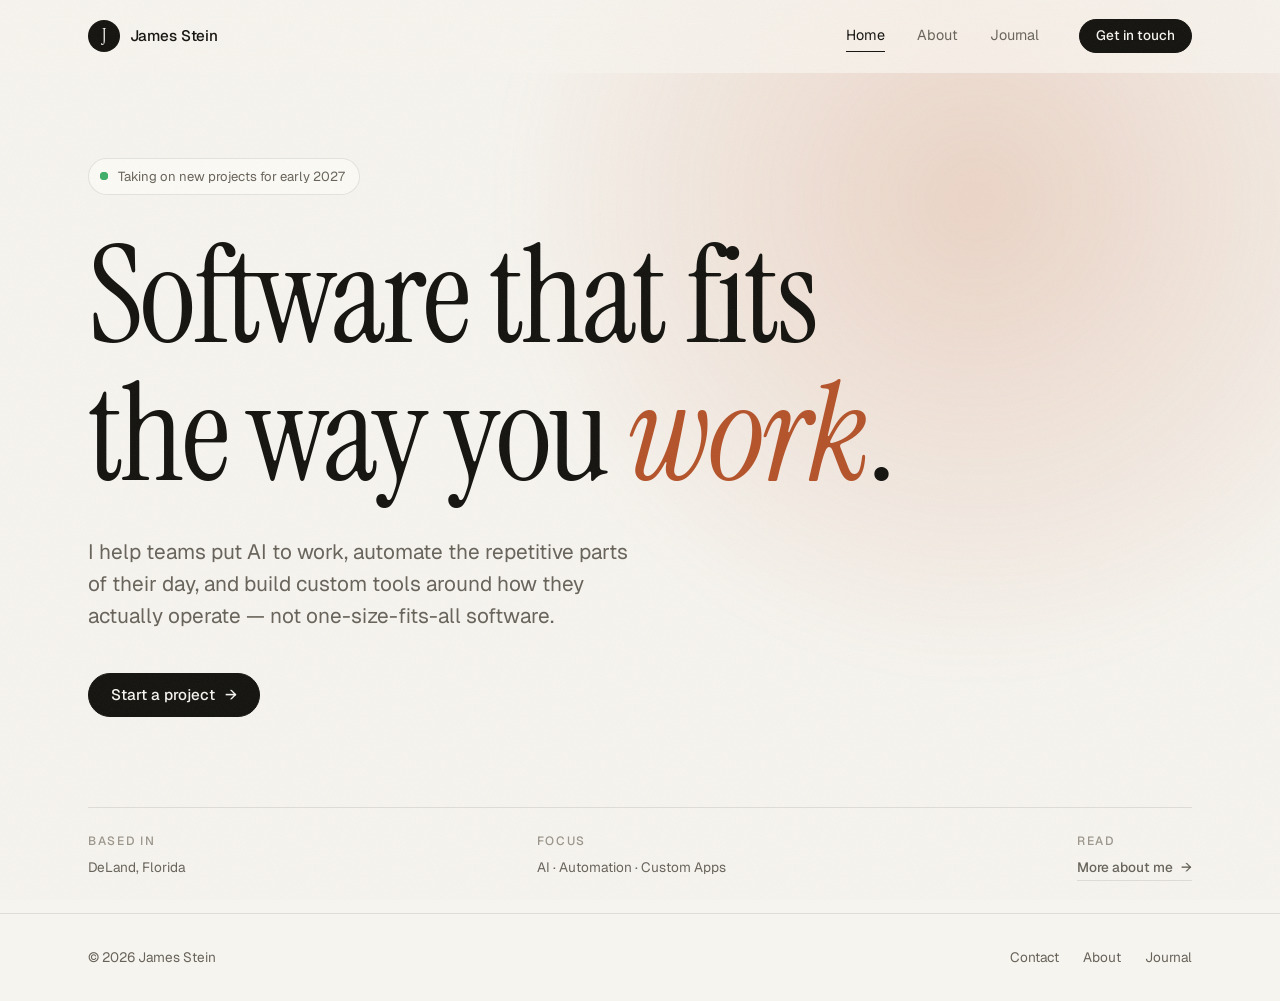
==== index.html @ c3558c72 "Initial site" ====
<!doctype html>
<html lang="en">
<head>
  <meta charset="utf-8">
  <meta name="viewport" content="width=device-width, initial-scale=1">
  <title>James Stein — AI integrations, automation &amp; custom software</title>
  <meta name="description" content="James Stein helps businesses put AI to work, automate repetitive workflows, and build custom applications designed around how they operate.">
  <meta name="theme-color" content="#f6f4ef" media="(prefers-color-scheme: light)">
  <meta name="theme-color" content="#0d0d0b" media="(prefers-color-scheme: dark)">
  <link rel="icon" href="data:image/svg+xml,%3Csvg xmlns='http://www.w3.org/2000/svg' viewBox='0 0 64 64'%3E%3Ccircle cx='32' cy='32' r='32' fill='%2314130f'/%3E%3Ctext x='32' y='44' font-family='Georgia,serif' font-size='34' fill='%23f6f4ef' text-anchor='middle'%3EJ%3C/text%3E%3C/svg%3E">
  <link rel="preconnect" href="https://fonts.googleapis.com">
  <link rel="preconnect" href="https://fonts.gstatic.com" crossorigin>
  <link href="https://fonts.googleapis.com/css2?family=Geist:wght@400;500&family=Instrument+Serif:ital@0;1&display=swap" rel="stylesheet">
  <link rel="stylesheet" href="css/style.css">
</head>
<body>
  <a class="skip" href="#main">Skip to content</a>

  <header class="site-header">
    <div class="container">
      <a class="brand" href="index.html"><span class="brand-mark">J</span>James Stein</a>
      <nav class="nav" aria-label="Main">
        <a href="index.html" aria-current="page">Home</a>
        <a href="about.html">About</a>
        <a href="blog.html">Journal</a>
        <a class="button small" href="contact.html" data-contact>Get in touch</a>
      </nav>
    </div>
  </header>

  <main id="main" class="hero container">
    <p class="status reveal" style="--i:0"><span class="status-dot" aria-hidden="true"></span>Taking on new projects for early 2027</p>

    <h1 class="reveal" style="--i:1">Software that fits the way you <em>work</em>.</h1>

    <p class="tagline reveal" style="--i:2">I help teams put AI to work, automate the repetitive parts of their day, and build custom tools around how they actually operate&nbsp;&mdash; not one-size-fits-all software.</p>

    <div class="actions reveal" style="--i:3">
      <a class="button" href="contact.html" data-contact>Start a project <span class="arrow" aria-hidden="true">&rarr;</span></a>
    </div>

    <div class="hero-meta reveal" style="--i:4">
      <div><span class="eyebrow">Based in</span><span>DeLand, Florida</span></div>
      <div><span class="eyebrow">Focus</span><span>AI &middot; Automation &middot; Custom Apps</span></div>
      <div><span class="eyebrow">Read</span><a class="link-arrow" href="about.html">More about me <span class="arrow" aria-hidden="true">&rarr;</span></a></div>
    </div>
  </main>

  <footer class="site-footer">
    <div class="container">
      <span>&copy; <span data-year>2026</span> James Stein</span>
      <div class="footer-links">
        <a href="contact.html" data-contact>Contact</a>
        <a href="about.html">About</a>
        <a href="blog.html">Journal</a>
      </div>
    </div>
  </footer>
  <script src="js/site.js"></script>
</body>
</html>
---- css/style.css ----
/* =========================================================
   Theme tokens
   ========================================================= */
:root {
  --bg: #f6f4ef;
  --bg-elev: #fffdf9;
  --text: #14130f;
  --muted: #67635a;
  --faint: #9a958a;
  --border: rgba(20, 19, 15, 0.1);
  --accent: #b4532a;
  --glow: rgba(196, 98, 52, 0.22);
  --btn-bg: #14130f;
  --btn-text: #f6f4ef;

  --wide: 74rem;
  --narrow: 42rem;
  --gutter: clamp(1rem, 4vw, 2.5rem);

  --font-display: "Instrument Serif", "Iowan Old Style", Georgia, serif;
  --font-sans: "Geist", "Inter", system-ui, -apple-system, "Segoe UI", sans-serif;
  --ease: cubic-bezier(0.2, 0.7, 0.2, 1);
  color-scheme: light dark;
}

@media (prefers-color-scheme: dark) {
  :root {
    --bg: #0d0d0b;
    --bg-elev: #161613;
    --text: #f2efe8;
    --muted: #a6a195;
    --faint: #6e6a61;
    --border: rgba(242, 239, 232, 0.1);
    --accent: #e8935f;
    --glow: rgba(232, 147, 95, 0.16);
    --btn-bg: #f2efe8;
    --btn-text: #0d0d0b;
  }
}

/* =========================================================
   Base
   ========================================================= */
*,
*::before,
*::after { box-sizing: border-box; }

html { -webkit-text-size-adjust: 100%; scroll-behavior: smooth; }

body {
  margin: 0;
  min-height: 100vh;
  display: flex;
  flex-direction: column;
  background: var(--bg);
  color: var(--text);
  font-family: var(--font-sans);
  font-size: 1.0625rem;
  line-height: 1.65;
  -webkit-font-smoothing: antialiased;
  -moz-osx-font-smoothing: grayscale;
  text-rendering: optimizeLegibility;
  overflow-x: hidden;
}

/* Fine film grain for a tactile, printed feel */
body::before {
  content: "";
  position: fixed;
  inset: 0;
  z-index: 100;
  pointer-events: none;
  opacity: 0.05;
  background-image: url("data:image/svg+xml,%3Csvg xmlns='http://www.w3.org/2000/svg' width='160' height='160'%3E%3Cfilter id='n'%3E%3CfeTurbulence type='fractalNoise' baseFrequency='.85' numOctaves='3' stitchTiles='stitch'/%3E%3C/filter%3E%3Crect width='100%25' height='100%25' filter='url(%23n)'/%3E%3C/svg%3E");
}

::selection { background: var(--accent); color: var(--bg); }

a { color: inherit; }

:focus-visible {
  outline: 2px solid var(--accent);
  outline-offset: 3px;
  border-radius: 4px;
}

h1, h2, h3 {
  font-family: var(--font-display);
  font-weight: 400;
  line-height: 1.02;
  letter-spacing: -0.02em;
  margin: 0;
}

em { font-style: italic; }
.accent { color: var(--accent); }

img { max-width: 100%; height: auto; display: block; }

.container {
  width: 100%;
  max-width: var(--wide);
  margin: 0 auto;
  padding-inline: var(--gutter);
}

.narrow { max-width: calc(var(--narrow) + 2 * var(--gutter)); }

.eyebrow {
  font-size: 0.75rem;
  font-weight: 500;
  letter-spacing: 0.14em;
  text-transform: uppercase;
  color: var(--faint);
}

.skip {
  position: absolute;
  left: -999px;
}
.skip:focus { left: 1rem; top: 1rem; z-index: 200; background: var(--bg-elev); padding: 0.5rem 1rem; }

/* =========================================================
   Header
   ========================================================= */
.site-header {
  position: sticky;
  top: 0;
  z-index: 50;
  background: color-mix(in srgb, var(--bg) 78%, transparent);
  backdrop-filter: saturate(160%) blur(14px);
  -webkit-backdrop-filter: saturate(160%) blur(14px);
  border-bottom: 1px solid transparent;
  transition: border-color 0.3s var(--ease);
}

.site-header.scrolled { border-bottom-color: var(--border); }

.site-header .container {
  display: flex;
  align-items: center;
  justify-content: space-between;
  gap: 1rem;
  height: 4.5rem;
}

.brand {
  display: inline-flex;
  align-items: center;
  gap: 0.6rem;
  text-decoration: none;
  font-weight: 500;
  font-size: 0.95rem;
  letter-spacing: -0.01em;
}

.brand-mark {
  display: grid;
  place-items: center;
  width: 2rem;
  height: 2rem;
  border-radius: 50%;
  background: var(--btn-bg);
  color: var(--btn-text);
  font-family: var(--font-display);
  font-size: 1.1rem;
  line-height: 1;
}

.nav {
  display: flex;
  align-items: center;
  gap: clamp(1rem, 3vw, 2rem);
}

.nav a {
  position: relative;
  color: var(--muted);
  text-decoration: none;
  font-size: 0.9rem;
  transition: color 0.2s var(--ease);
}

.nav a:not(.button)::after {
  content: "";
  position: absolute;
  left: 0;
  right: 0;
  bottom: -4px;
  height: 1px;
  background: currentColor;
  transform: scaleX(0);
  transform-origin: right;
  transition: transform 0.35s var(--ease);
}

.nav a:hover,
.nav a[aria-current="page"] { color: var(--text); }

.nav a:hover::after,
.nav a[aria-current="page"]::after {
  transform: scaleX(1);
  transform-origin: left;
}

.nav .button { margin-left: 0.5rem; }

@media (max-width: 560px) {
  .nav .button { display: none; }
}

/* =========================================================
   Buttons & links
   ========================================================= */
.button {
  display: inline-flex;
  align-items: center;
  gap: 0.6rem;
  padding: 0.85rem 1.4rem;
  border-radius: 999px;
  border: 1px solid var(--btn-bg);
  background: var(--btn-bg);
  color: var(--btn-text);
  text-decoration: none;
  font: 500 0.95rem/1 var(--font-sans);
  cursor: pointer;
  transition: transform 0.3s var(--ease), box-shadow 0.3s var(--ease);
}

.button:hover {
  transform: translateY(-2px);
  box-shadow: 0 10px 30px -10px var(--glow), 0 4px 12px -6px rgba(0, 0, 0, 0.25);
}

.button.small { padding: 0.55rem 1rem; font-size: 0.85rem; }
.nav a.button, .nav a.button:hover { color: var(--btn-text); }

.button.ghost {
  background: transparent;
  color: var(--text);
  border-color: var(--border);
}

.button.ghost:hover { border-color: var(--text); box-shadow: none; }

.arrow {
  display: inline-block;
  transition: transform 0.35s var(--ease);
}

.button:hover .arrow,
.link-arrow:hover .arrow { transform: translateX(4px); }

.link-arrow {
  display: inline-flex;
  align-items: center;
  gap: 0.5rem;
  text-decoration: none;
  font-weight: 500;
  border-bottom: 1px solid var(--border);
  padding-bottom: 2px;
  transition: border-color 0.2s var(--ease);
}

.link-arrow:hover { border-color: var(--text); }

/* =========================================================
   Landing hero
   ========================================================= */
.hero {
  position: relative;
  flex: 1;
  display: flex;
  flex-direction: column;
  justify-content: center;
  min-height: calc(100svh - 4.5rem);
  padding-block: clamp(3rem, 8vh, 6rem) 2rem;
}

.hero::before {
  content: "";
  position: fixed;
  z-index: -1;
  pointer-events: none;
  width: min(70rem, 140vw);
  aspect-ratio: 1;
  right: -20vw;
  top: -40vh;
  background: radial-gradient(circle at center, var(--glow), transparent 60%);
  filter: blur(20px);
  animation: drift 18s ease-in-out infinite alternate;
}

@keyframes drift {
  to { transform: translate(-8%, 10%) scale(1.08); }
}

.status {
  display: inline-flex;
  align-items: center;
  gap: 0.6rem;
  width: fit-content;
  padding: 0.4rem 0.9rem 0.4rem 0.7rem;
  border: 1px solid var(--border);
  border-radius: 999px;
  background: color-mix(in srgb, var(--bg-elev) 60%, transparent);
  font-size: 0.82rem;
  color: var(--muted);
  margin-bottom: 2rem;
}

.status-dot {
  position: relative;
  width: 0.5rem;
  height: 0.5rem;
  border-radius: 50%;
  background: #3fae6a;
}

.status-dot::after {
  content: "";
  position: absolute;
  inset: 0;
  border-radius: 50%;
  background: #3fae6a;
  animation: ping 2.2s var(--ease) infinite;
}

@keyframes ping {
  0% { transform: scale(1); opacity: 0.6; }
  80%, 100% { transform: scale(2.8); opacity: 0; }
}

.hero h1 {
  font-size: clamp(3.25rem, 11vw, 8.5rem);
  max-width: 14ch;
}

.hero h1 em { color: var(--accent); }

.hero .tagline {
  font-size: clamp(1.05rem, 2vw, 1.3rem);
  color: var(--muted);
  max-width: 34rem;
  margin: 2rem 0 2.5rem;
  line-height: 1.55;
}

.actions {
  display: flex;
  align-items: center;
  gap: 1rem 1.5rem;
  flex-wrap: wrap;
}

.hero-meta {
  display: flex;
  justify-content: space-between;
  flex-wrap: wrap;
  gap: 1rem 2rem;
  margin-top: clamp(4rem, 10vh, 7rem);
  padding-top: 1.5rem;
  border-top: 1px solid var(--border);
  font-size: 0.85rem;
  color: var(--muted);
}

.hero-meta span { display: block; }
.hero-meta .eyebrow { margin-bottom: 0.25rem; }

/* =========================================================
   Content pages
   ========================================================= */
main { flex: 1; }

.page-head {
  padding-block: clamp(3.5rem, 10vh, 7rem) clamp(2.5rem, 6vh, 4rem);
  border-bottom: 1px solid var(--border);
}

.page-head .eyebrow { display: block; margin-bottom: 1.25rem; }

.page-head h1 {
  font-size: clamp(3rem, 9vw, 6.5rem);
  max-width: 16ch;
}

.page-head h1 em { color: var(--accent); }

.page-head .lead {
  margin: 1.75rem 0 0;
  max-width: 36rem;
  font-size: clamp(1.05rem, 2vw, 1.25rem);
  color: var(--muted);
}

/* About: two-column intro */
.about-grid {
  display: grid;
  grid-template-columns: minmax(0, 5fr) minmax(0, 7fr);
  gap: clamp(2rem, 6vw, 6rem);
  padding-block: clamp(3rem, 8vh, 5rem);
  align-items: start;
}

@media (max-width: 760px) {
  .about-grid { grid-template-columns: 1fr; }
}

.portrait {
  position: relative;
  aspect-ratio: 4 / 5;
  border-radius: 1.25rem;
  overflow: hidden;
  background:
    radial-gradient(circle at 30% 20%, var(--glow), transparent 60%),
    linear-gradient(160deg, var(--bg-elev), color-mix(in srgb, var(--text) 8%, var(--bg)));
  border: 1px solid var(--border);
  display: grid;
  place-items: center;
}

.portrait span {
  font-family: var(--font-display);
  font-size: clamp(4rem, 10vw, 7rem);
  color: var(--faint);
}

.portrait img { width: 100%; height: 100%; object-fit: cover; }

@media (max-width: 760px) {
  .portrait { aspect-ratio: 4 / 3; }
}

.prose p { margin: 0 0 1.25rem; }
.prose p:first-child {
  font-family: var(--font-display);
  font-size: clamp(1.6rem, 3.2vw, 2.25rem);
  line-height: 1.2;
  letter-spacing: -0.01em;
}

/* Numbered services */
.section { padding-block: clamp(3rem, 8vh, 5rem); border-top: 1px solid var(--border); }

.section-head {
  display: flex;
  justify-content: space-between;
  align-items: end;
  gap: 1rem;
  margin-bottom: 2.5rem;
}

.section-head h2 { font-size: clamp(2.25rem, 5vw, 3.5rem); }

.services {
  list-style: none;
  margin: 0;
  padding: 0;
  display: grid;
  grid-template-columns: repeat(auto-fit, minmax(15rem, 1fr));
  gap: 1rem;
}

.services li {
  padding: 1.75rem;
  border: 1px solid var(--border);
  border-radius: 1rem;
  background: color-mix(in srgb, var(--bg-elev) 50%, transparent);
  transition: border-color 0.3s var(--ease), transform 0.3s var(--ease);
}

.services li:hover { border-color: color-mix(in srgb, var(--text) 30%, transparent); transform: translateY(-3px); }

.services .num {
  font-family: var(--font-display);
  font-size: 1rem;
  color: var(--accent);
}

.services h3 { font-size: 1.75rem; margin: 2.5rem 0 0.6rem; }
.services p { margin: 0; color: var(--muted); font-size: 0.95rem; }

/* =========================================================
   Blog list
   ========================================================= */
.post-list { list-style: none; padding: 0; margin: 0 0 clamp(3rem, 8vh, 5rem); }

.post-list a {
  display: grid;
  grid-template-columns: 9rem minmax(0, 1fr) auto;
  gap: 1.5rem;
  align-items: baseline;
  padding-block: 2rem;
  border-bottom: 1px solid var(--border);
  text-decoration: none;
  transition: padding 0.4s var(--ease);
}

.post-list a:hover { padding-inline: 0.75rem; }

.post-list time { font-size: 0.85rem; color: var(--faint); }

.post-list h2 {
  font-size: clamp(1.75rem, 3.5vw, 2.5rem);
  line-height: 1.1;
  transition: color 0.2s var(--ease);
}

.post-list a:hover h2 { color: var(--accent); }

.post-list p { margin: 0.6rem 0 0; color: var(--muted); max-width: 38rem; }

.post-list .arrow { font-size: 1.25rem; color: var(--faint); }
.post-list a:hover .arrow { transform: translate(4px, -4px); color: var(--text); }

@media (max-width: 640px) {
  .post-list a { grid-template-columns: 1fr; gap: 0.5rem; }
  .post-list .arrow { display: none; }
}

/* =========================================================
   Single post
   ========================================================= */
.post-head {
  padding-block: clamp(3.5rem, 10vh, 6rem) 2.5rem;
}

.post-head h1 { font-size: clamp(2.75rem, 7vw, 5rem); margin: 1.25rem 0; }

.post-body {
  padding-bottom: clamp(3rem, 8vh, 5rem);
  font-size: 1.125rem;
  line-height: 1.8;
}

.post-body p { margin: 0 0 1.5rem; }
.post-body > p:first-child::first-letter {
  float: left;
  font-family: var(--font-display);
  font-size: 4.2em;
  line-height: 0.85;
  padding: 0.08em 0.12em 0 0;
  color: var(--accent);
}

.post-dek {
  margin: 0 0 1.5rem;
  max-width: 36rem;
  font-size: 1.2rem;
  line-height: 1.5;
  color: var(--muted);
}

.post-body h2 { font-size: 2rem; margin: 3rem 0 1rem; }

.post-body ul { margin: 0 0 1.5rem; padding-left: 1.25rem; }
.post-body li { margin-bottom: 0.75rem; padding-left: 0.25rem; }
.post-body li::marker { color: var(--accent); }
.post-body a { color: var(--accent); text-underline-offset: 3px; }

.post-body code {
  font-size: 0.88em;
  padding: 0.15em 0.4em;
  border-radius: 0.35rem;
  background: color-mix(in srgb, var(--text) 7%, transparent);
}

.post-body blockquote {
  margin: 2.5rem 0;
  padding-left: 1.5rem;
  border-left: 2px solid var(--accent);
  font-family: var(--font-display);
  font-size: 1.6rem;
  line-height: 1.3;
}

/* =========================================================
   CTA band
   ========================================================= */
.cta {
  padding-block: clamp(4rem, 12vh, 8rem);
  border-top: 1px solid var(--border);
  text-align: center;
  position: relative;
  overflow: hidden;
}

.cta::before {
  content: "";
  position: absolute;
  z-index: -1;
  left: 50%;
  bottom: -60%;
  width: min(60rem, 140vw);
  aspect-ratio: 1;
  transform: translateX(-50%);
  background: radial-gradient(circle, var(--glow), transparent 60%);
}

.cta h2 {
  font-size: clamp(2.75rem, 8vw, 6rem);
  margin: 1rem auto 2.25rem;
  max-width: 14ch;
}

.cta h2 em { color: var(--accent); }

.cta .actions { justify-content: center; }

/* =========================================================
   Footer
   ========================================================= */
.site-footer {
  padding-block: 2rem;
  border-top: 1px solid var(--border);
  font-size: 0.85rem;
  color: var(--muted);
}

.site-footer .container {
  display: flex;
  justify-content: space-between;
  align-items: center;
  flex-wrap: wrap;
  gap: 0.75rem 1.5rem;
}

.footer-links { display: flex; gap: 1.5rem; flex-wrap: wrap; }

.site-footer a {
  color: var(--muted);
  text-decoration: none;
  transition: color 0.2s var(--ease);
}

.site-footer a:hover { color: var(--text); }

/* =========================================================
   Contact form
   ========================================================= */
.contact-form { display: block; }

.form-body { display: grid; gap: 1.1rem; }

.field-row {
  display: grid;
  grid-template-columns: 1fr 1fr;
  gap: 1.1rem;
}

@media (max-width: 560px) {
  .field-row { grid-template-columns: 1fr; }
}

.field { display: grid; gap: 0.45rem; }

.field > span {
  font-size: 0.8rem;
  font-weight: 500;
  letter-spacing: 0.02em;
  color: var(--muted);
}

.field .optional { font-style: normal; color: var(--faint); font-weight: 400; }

.field input,
.field select,
.field textarea {
  width: 100%;
  padding: 0.8rem 0.95rem;
  border: 1px solid var(--border);
  border-radius: 0.75rem;
  background: var(--bg-elev);
  color: var(--text);
  font: 400 1rem/1.4 var(--font-sans);
  transition: border-color 0.2s var(--ease), box-shadow 0.2s var(--ease);
  -webkit-appearance: none;
  appearance: none;
}

.field textarea { resize: vertical; min-height: 8rem; }
.field ::placeholder { color: var(--faint); }

.field select {
  padding-right: 2.5rem;
  background-image: url("data:image/svg+xml,%3Csvg xmlns='http://www.w3.org/2000/svg' width='12' height='8' viewBox='0 0 12 8'%3E%3Cpath d='M1 1.5l5 5 5-5' fill='none' stroke='%23908a7f' stroke-width='1.5'/%3E%3C/svg%3E");
  background-repeat: no-repeat;
  background-position: right 1rem center;
  cursor: pointer;
}

.field input:hover,
.field select:hover,
.field textarea:hover { border-color: color-mix(in srgb, var(--text) 25%, transparent); }

.field input:focus,
.field select:focus,
.field textarea:focus {
  outline: none;
  border-color: var(--accent);
  box-shadow: 0 0 0 4px var(--glow);
}

.was-validated .field :invalid { border-color: #c2412d; }

.hp { position: absolute; left: -9999px; width: 1px; height: 1px; opacity: 0; }

.form-error {
  margin: 0;
  padding: 0.75rem 1rem;
  border-radius: 0.75rem;
  background: color-mix(in srgb, #c2412d 10%, transparent);
  color: #c2412d;
  font-size: 0.9rem;
}

@media (prefers-color-scheme: dark) {
  .form-error { color: #f08c78; }
}

.submit {
  justify-content: center;
  width: 100%;
  padding-block: 1rem;
  margin-top: 0.25rem;
}

.submit:disabled { opacity: 0.7; cursor: progress; transform: none; }

.form-note {
  margin: 0;
  text-align: center;
  font-size: 0.8rem;
  color: var(--faint);
}

.form-success {
  text-align: center;
  padding: 2rem 0 1rem;
  outline: none;
}

.form-success h3 { font-size: 2.5rem; margin: 1.25rem 0 0.5rem; }
.form-success p { margin: 0; color: var(--muted); }

.success-mark {
  display: inline-grid;
  place-items: center;
  width: 3.5rem;
  height: 3.5rem;
  border-radius: 50%;
  background: var(--btn-bg);
  color: var(--btn-text);
  font-size: 1.4rem;
  animation: pop 0.5s var(--ease);
}

@keyframes pop {
  from { transform: scale(0.6); opacity: 0; }
}

/* Modal */
.contact-dialog {
  width: min(36rem, calc(100vw - 2rem));
  max-height: calc(100dvh - 2rem);
  overflow-y: auto;
  padding: clamp(1.5rem, 4vw, 2.5rem);
  border: 1px solid var(--border);
  border-radius: 1.5rem;
  background: var(--bg);
  color: var(--text);
  box-shadow: 0 40px 80px -20px rgba(0, 0, 0, 0.35);
}

.contact-dialog[open] { animation: dialog-in 0.45s var(--ease); }

.contact-dialog::backdrop {
  background: rgba(13, 13, 11, 0.45);
  backdrop-filter: blur(6px);
  -webkit-backdrop-filter: blur(6px);
}

@keyframes dialog-in {
  from { opacity: 0; transform: translateY(16px) scale(0.98); }
}

.contact-dialog h2 { font-size: clamp(2.5rem, 7vw, 3.25rem); margin: 0.6rem 0 0.5rem; }

.dialog-lead { margin: 0 0 1.75rem; color: var(--muted); }

.dialog-close {
  position: absolute;
  top: 1rem;
  right: 1rem;
  width: 2.5rem;
  height: 2.5rem;
  border: 1px solid var(--border);
  border-radius: 50%;
  background: transparent;
  color: var(--muted);
  font-size: 1.4rem;
  line-height: 1;
  cursor: pointer;
  transition: color 0.2s var(--ease), border-color 0.2s var(--ease), transform 0.3s var(--ease);
}

.dialog-close:hover { color: var(--text); border-color: var(--text); transform: rotate(90deg); }

html.modal-open { overflow: hidden; }

/* Contact page */
.contact-grid {
  display: grid;
  grid-template-columns: minmax(0, 4fr) minmax(0, 7fr);
  gap: clamp(2rem, 6vw, 6rem);
  padding-block: clamp(3rem, 8vh, 5rem);
  align-items: start;
}

@media (max-width: 760px) {
  .contact-grid { grid-template-columns: 1fr; }
}

.contact-aside p { margin: 0 0 1.5rem; color: var(--muted); }
.contact-aside dl { margin: 0; display: grid; gap: 1.25rem; }
.contact-aside dt { margin-bottom: 0.2rem; }
.contact-aside dd { margin: 0; }

.contact-card {
  padding: clamp(1.5rem, 4vw, 2.5rem);
  border: 1px solid var(--border);
  border-radius: 1.5rem;
  background: color-mix(in srgb, var(--bg-elev) 60%, transparent);
}

/* =========================================================
   Entrance motion
   ========================================================= */
.reveal {
  opacity: 0;
  transform: translateY(16px);
  animation: rise 1s var(--ease) forwards;
  animation-delay: calc(var(--i, 0) * 110ms + 80ms);
}

@keyframes rise {
  to { opacity: 1; transform: none; }
}

@media (prefers-reduced-motion: reduce) {
  *, *::before, *::after {
    animation: none !important;
    transition: none !important;
  }
  .reveal { opacity: 1; transform: none; }
  html { scroll-behavior: auto; }
}
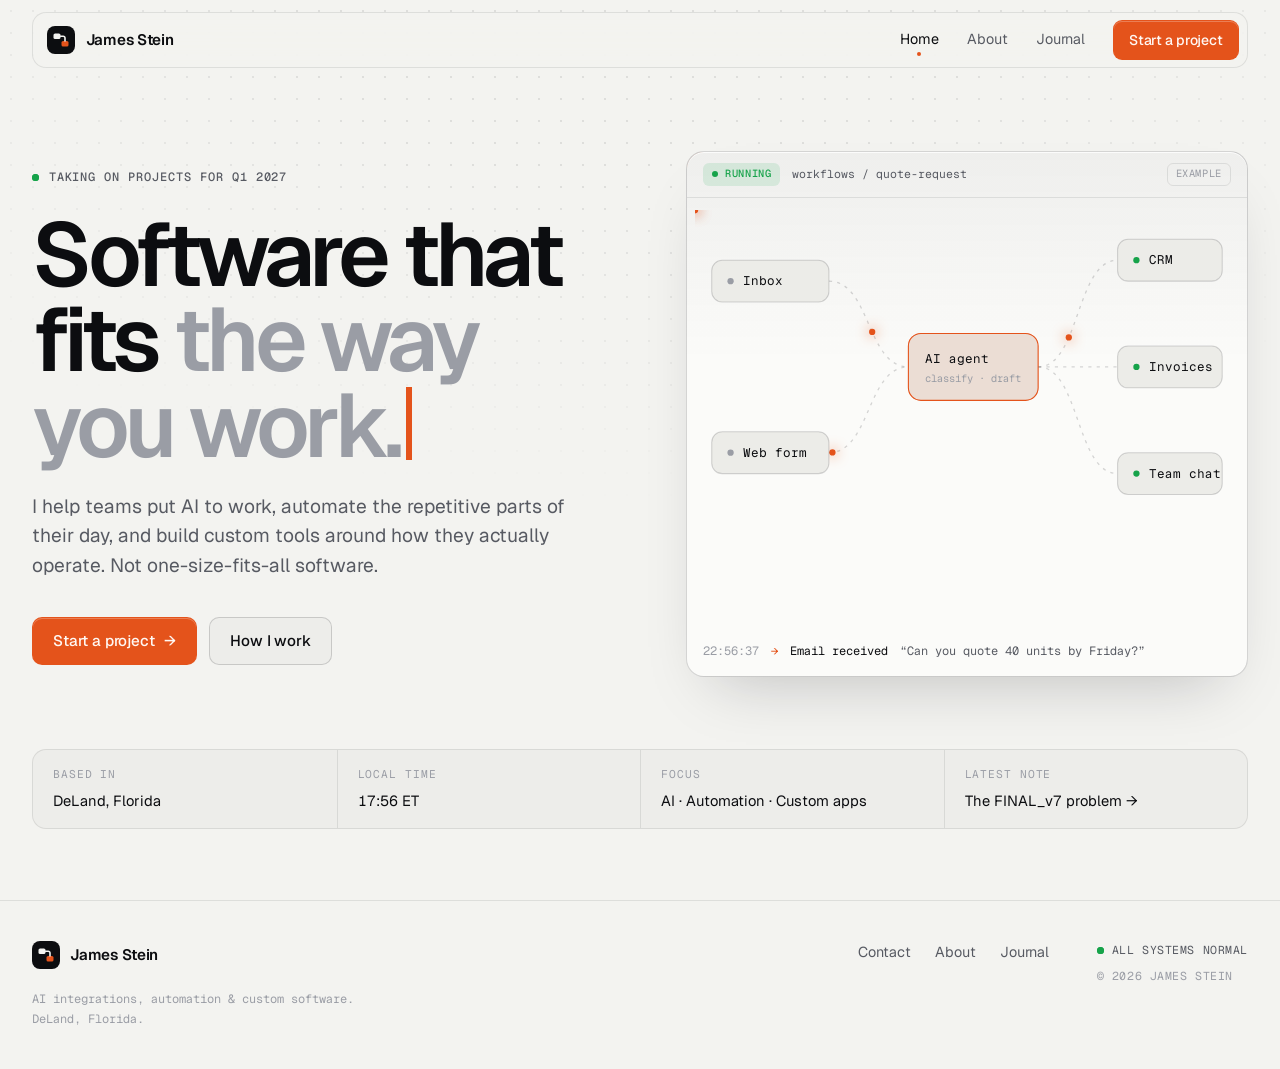
==== commit d6a80b83: "Redesign site with graphite + signal-orange system and live workflow console - New design system: Ge" ====
--- a/index.html
+++ b/index.html
@@ -5,54 +5,102 @@
   <meta name="viewport" content="width=device-width, initial-scale=1">
   <title>James Stein — AI integrations, automation &amp; custom software</title>
   <meta name="description" content="James Stein helps businesses put AI to work, automate repetitive workflows, and build custom applications designed around how they operate.">
-  <meta name="theme-color" content="#f6f4ef" media="(prefers-color-scheme: light)">
-  <meta name="theme-color" content="#0d0d0b" media="(prefers-color-scheme: dark)">
-  <link rel="icon" href="data:image/svg+xml,%3Csvg xmlns='http://www.w3.org/2000/svg' viewBox='0 0 64 64'%3E%3Ccircle cx='32' cy='32' r='32' fill='%2314130f'/%3E%3Ctext x='32' y='44' font-family='Georgia,serif' font-size='34' fill='%23f6f4ef' text-anchor='middle'%3EJ%3C/text%3E%3C/svg%3E">
+  <meta name="theme-color" content="#08090b" media="(prefers-color-scheme: dark)">
+  <meta name="theme-color" content="#f3f3f0" media="(prefers-color-scheme: light)">
+  <link rel="icon" href="data:image/svg+xml,%3Csvg xmlns='http://www.w3.org/2000/svg' viewBox='0 0 28 28'%3E%3Crect width='28' height='28' rx='8' fill='%230e1014'/%3E%3Crect x='6.5' y='7.5' width='7' height='5.5' rx='1.6' fill='%23ededee'/%3E%3Crect x='14.5' y='15' width='7' height='5.5' rx='1.6' fill='%23ff6b2c'/%3E%3Cpath d='M13.5 10.25h2.75a1.75 1.75 0 0 1 1.75 1.75V15' stroke='%23ededee' stroke-width='1.6' fill='none' stroke-linecap='round'/%3E%3C/svg%3E">
   <link rel="preconnect" href="https://fonts.googleapis.com">
   <link rel="preconnect" href="https://fonts.gstatic.com" crossorigin>
-  <link href="https://fonts.googleapis.com/css2?family=Geist:wght@400;500&family=Instrument+Serif:ital@0;1&display=swap" rel="stylesheet">
+  <link href="https://fonts.googleapis.com/css2?family=Geist:wght@400;500;600&family=Geist+Mono:wght@400;500&display=swap" rel="stylesheet">
   <link rel="stylesheet" href="css/style.css">
 </head>
 <body>
   <a class="skip" href="#main">Skip to content</a>
 
   <header class="site-header">
-    <div class="container">
-      <a class="brand" href="index.html"><span class="brand-mark">J</span>James Stein</a>
+    <div class="nav-shell">
+      <a class="brand" href="index.html" aria-label="James Stein, home">
+        <svg class="brand-mark" viewBox="0 0 28 28" aria-hidden="true"><rect class="bm-bg" width="28" height="28" rx="8"/><rect class="bm-node" x="6.5" y="7.5" width="7" height="5.5" rx="1.6"/><rect class="bm-hot" x="14.5" y="15" width="7" height="5.5" rx="1.6"/><path class="bm-line" d="M13.5 10.25h2.75a1.75 1.75 0 0 1 1.75 1.75V15"/></svg>
+        <span class="brand-name">James Stein</span>
+      </a>
       <nav class="nav" aria-label="Main">
-        <a href="index.html" aria-current="page">Home</a>
+        <a class="nav-home" href="index.html" aria-current="page">Home</a>
         <a href="about.html">About</a>
         <a href="blog.html">Journal</a>
-        <a class="button small" href="contact.html" data-contact>Get in touch</a>
       </nav>
+      <a class="button button-sm" href="contact.html" data-contact>Start a project</a>
     </div>
   </header>
 
-  <main id="main" class="hero container">
-    <p class="status reveal" style="--i:0"><span class="status-dot" aria-hidden="true"></span>Taking on new projects for early 2027</p>
+  <main id="main" class="hero">
+    <div class="container hero-grid">
+      <div class="hero-copy">
+        <p class="kicker reveal" style="--i:0"><span class="live-dot" aria-hidden="true"></span>Taking on projects for Q1 2027</p>
+        <h1 class="reveal" style="--i:1">Software that fits <span class="dim">the way you work.</span><span class="caret" aria-hidden="true"></span></h1>
+        <p class="lede reveal" style="--i:2">I help teams put AI to work, automate the repetitive parts of their day, and build custom tools around how they actually operate. Not one-size-fits-all software.</p>
+        <div class="actions reveal" style="--i:3">
+          <a class="button" href="contact.html" data-contact>Start a project <span class="arrow" aria-hidden="true">&rarr;</span></a>
+          <a class="button button-ghost" href="about.html">How I work</a>
+        </div>
+      </div>
 
-    <h1 class="reveal" style="--i:1">Software that fits the way you <em>work</em>.</h1>
+      <figure class="console reveal" style="--i:3" aria-label="Example of an automated workflow: an AI agent reads an incoming request and routes it to a CRM, invoicing and team chat.">
+        <div class="console-bar">
+          <span class="chip"><i></i>Running</span>
+          <span class="path">workflows / quote-request</span>
+          <span class="tag">Example</span>
+        </div>
 
-    <p class="tagline reveal" style="--i:2">I help teams put AI to work, automate the repetitive parts of their day, and build custom tools around how they actually operate&nbsp;&mdash; not one-size-fits-all software.</p>
+        <svg class="graph" viewBox="0 0 520 300" aria-hidden="true">
+          <path id="e1" class="edge" d="M128 68 C 168 68, 164 150, 204 150"/>
+          <path id="e2" class="edge" d="M128 232 C 168 232, 164 150, 204 150"/>
+          <path id="e3" class="edge" d="M328 150 C 368 150, 364 48, 404 48"/>
+          <path id="e4" class="edge" d="M328 150 L 404 150"/>
+          <path id="e5" class="edge" d="M328 150 C 368 150, 364 252, 404 252"/>
 
-    <div class="actions reveal" style="--i:3">
-      <a class="button" href="contact.html" data-contact>Start a project <span class="arrow" aria-hidden="true">&rarr;</span></a>
+          <circle class="packet" r="3"><animateMotion dur="2.4s" begin="0s" repeatCount="indefinite"><mpath href="#e1"/></animateMotion></circle>
+          <circle class="packet" r="3"><animateMotion dur="2.4s" begin="1.3s" repeatCount="indefinite"><mpath href="#e2"/></animateMotion></circle>
+          <circle class="packet" r="3"><animateMotion dur="2.4s" begin="0.6s" repeatCount="indefinite"><mpath href="#e3"/></animateMotion></circle>
+          <circle class="packet" r="3"><animateMotion dur="2.4s" begin="1.4s" repeatCount="indefinite"><mpath href="#e4"/></animateMotion></circle>
+          <circle class="packet" r="3"><animateMotion dur="2.4s" begin="2s" repeatCount="indefinite"><mpath href="#e5"/></animateMotion></circle>
+
+          <g class="node" transform="translate(16 48)"><rect width="112" height="40" rx="10"/><circle class="nd" cx="18" cy="20" r="3"/><text x="30" y="24">Inbox</text></g>
+          <g class="node" transform="translate(16 212)"><rect width="112" height="40" rx="10"/><circle class="nd" cx="18" cy="20" r="3"/><text x="30" y="24">Web form</text></g>
+
+          <g class="node node-ai" transform="translate(204 118)"><rect class="halo" width="124" height="64" rx="12"/><rect width="124" height="64" rx="12"/><text x="16" y="28">AI agent</text><text class="sub" x="16" y="46">classify · draft</text></g>
+
+          <g class="node out" transform="translate(404 28)"><rect width="100" height="40" rx="10"/><circle class="nd" cx="18" cy="20" r="3"/><text x="30" y="24">CRM</text></g>
+          <g class="node out" transform="translate(404 130)"><rect width="100" height="40" rx="10"/><circle class="nd" cx="18" cy="20" r="3"/><text x="30" y="24">Invoices</text></g>
+          <g class="node out" transform="translate(404 232)"><rect width="100" height="40" rx="10"/><circle class="nd" cx="18" cy="20" r="3"/><text x="30" y="24">Team chat</text></g>
+        </svg>
+
+        <div class="console-log" data-log aria-hidden="true"></div>
+      </figure>
     </div>
 
-    <div class="hero-meta reveal" style="--i:4">
-      <div><span class="eyebrow">Based in</span><span>DeLand, Florida</span></div>
-      <div><span class="eyebrow">Focus</span><span>AI &middot; Automation &middot; Custom Apps</span></div>
-      <div><span class="eyebrow">Read</span><a class="link-arrow" href="about.html">More about me <span class="arrow" aria-hidden="true">&rarr;</span></a></div>
+    <div class="container">
+      <dl class="meta-strip reveal" style="--i:5">
+        <div><dt>Based in</dt><dd>DeLand, Florida</dd></div>
+        <div><dt>Local time</dt><dd><span data-clock>--:--</span> ET</dd></div>
+        <div><dt>Focus</dt><dd>AI &middot; Automation &middot; Custom apps</dd></div>
+        <div><dt>Latest note</dt><dd><a href="posts/every-office-has-a-spreadsheet.html">The FINAL_v7 problem &rarr;</a></dd></div>
+      </dl>
     </div>
   </main>
 
   <footer class="site-footer">
-    <div class="container">
-      <span>&copy; <span data-year>2026</span> James Stein</span>
-      <div class="footer-links">
+    <div class="container footer-grid">
+      <div class="footer-brand">
+        <a class="brand" href="index.html"><svg class="brand-mark" viewBox="0 0 28 28" aria-hidden="true"><rect class="bm-bg" width="28" height="28" rx="8"/><rect class="bm-node" x="6.5" y="7.5" width="7" height="5.5" rx="1.6"/><rect class="bm-hot" x="14.5" y="15" width="7" height="5.5" rx="1.6"/><path class="bm-line" d="M13.5 10.25h2.75a1.75 1.75 0 0 1 1.75 1.75V15"/></svg>James Stein</a>
+        <p>AI integrations, automation &amp; custom software.<br>DeLand, Florida.</p>
+      </div>
+      <nav class="footer-links" aria-label="Footer">
         <a href="contact.html" data-contact>Contact</a>
         <a href="about.html">About</a>
         <a href="blog.html">Journal</a>
+      </nav>
+      <div class="footer-meta">
+        <span class="status"><span class="live-dot" aria-hidden="true"></span>All systems normal</span>
+        <span>&copy; <span data-year>2026</span> James Stein</span>
       </div>
     </div>
   </footer>
--- a/css/style.css
+++ b/css/style.css
@@ -1,40 +1,55 @@
 /* =========================================================
-   Theme tokens
+   James Stein — design system
+   Graphite + signal orange. Geist / Geist Mono.
    ========================================================= */
 :root {
-  --bg: #f6f4ef;
-  --bg-elev: #fffdf9;
-  --text: #14130f;
-  --muted: #67635a;
-  --faint: #9a958a;
-  --border: rgba(20, 19, 15, 0.1);
-  --accent: #b4532a;
-  --glow: rgba(196, 98, 52, 0.22);
-  --btn-bg: #14130f;
-  --btn-text: #f6f4ef;
-
-  --wide: 74rem;
-  --narrow: 42rem;
-  --gutter: clamp(1rem, 4vw, 2.5rem);
-
-  --font-display: "Instrument Serif", "Iowan Old Style", Georgia, serif;
-  --font-sans: "Geist", "Inter", system-ui, -apple-system, "Segoe UI", sans-serif;
+  --bg: #08090b;
+  --bg-2: #0e1014;
+  --bg-3: #14171c;
+  --surface: rgba(255, 255, 255, 0.025);
+  --surface-2: rgba(255, 255, 255, 0.05);
+  --line: rgba(255, 255, 255, 0.08);
+  --line-2: rgba(255, 255, 255, 0.14);
+  --text: #ededee;
+  --muted: #9b9ea6;
+  --faint: #5f636c;
+  --accent: #ff6b2c;
+  --accent-ink: #120904;
+  --accent-soft: rgba(255, 107, 44, 0.14);
+  --accent-glow: rgba(255, 107, 44, 0.35);
+  --ok: #4ade80;
+  --dot: rgba(255, 255, 255, 0.075);
+  --shadow: 0 1px 0 rgba(255, 255, 255, 0.04) inset, 0 30px 80px -30px rgba(0, 0, 0, 0.8);
+
+  --wide: 76rem;
+  --gutter: clamp(1rem, 4vw, 2rem);
+  --radius: 14px;
+  --font-sans: "Geist", ui-sans-serif, system-ui, -apple-system, "Segoe UI", sans-serif;
+  --font-mono: "Geist Mono", ui-monospace, "SFMono-Regular", Menlo, Consolas, monospace;
   --ease: cubic-bezier(0.2, 0.7, 0.2, 1);
-  color-scheme: light dark;
-}
-
-@media (prefers-color-scheme: dark) {
+  color-scheme: dark;
+}
+
+@media (prefers-color-scheme: light) {
   :root {
-    --bg: #0d0d0b;
-    --bg-elev: #161613;
-    --text: #f2efe8;
-    --muted: #a6a195;
-    --faint: #6e6a61;
-    --border: rgba(242, 239, 232, 0.1);
-    --accent: #e8935f;
-    --glow: rgba(232, 147, 95, 0.16);
-    --btn-bg: #f2efe8;
-    --btn-text: #0d0d0b;
+    --bg: #f3f3f0;
+    --bg-2: #fbfbf9;
+    --bg-3: #ecece8;
+    --surface: rgba(10, 12, 16, 0.025);
+    --surface-2: rgba(10, 12, 16, 0.05);
+    --line: rgba(10, 12, 16, 0.09);
+    --line-2: rgba(10, 12, 16, 0.16);
+    --text: #0c0d10;
+    --muted: #575a62;
+    --faint: #9a9da5;
+    --accent: #e4531b;
+    --accent-ink: #fff8f4;
+    --accent-soft: rgba(228, 83, 27, 0.1);
+    --accent-glow: rgba(228, 83, 27, 0.25);
+    --ok: #16a34a;
+    --dot: rgba(10, 12, 16, 0.09);
+    --shadow: 0 1px 0 rgba(255, 255, 255, 0.8) inset, 0 30px 60px -30px rgba(20, 20, 30, 0.25);
+    color-scheme: light;
   }
 }
 
@@ -48,606 +63,1059 @@
 html { -webkit-text-size-adjust: 100%; scroll-behavior: smooth; }
 
 body {
+  position: relative;
+  isolation: isolate;
   margin: 0;
   min-height: 100vh;
   display: flex;
   flex-direction: column;
+  overflow-x: hidden;
   background: var(--bg);
   color: var(--text);
   font-family: var(--font-sans);
-  font-size: 1.0625rem;
-  line-height: 1.65;
+  font-size: 1rem;
+  line-height: 1.6;
+  font-feature-settings: "ss01", "cv11";
   -webkit-font-smoothing: antialiased;
   -moz-osx-font-smoothing: grayscale;
-  text-rendering: optimizeLegibility;
-  overflow-x: hidden;
-}
-
-/* Fine film grain for a tactile, printed feel */
+}
+
+/* Dot grid, fading out toward the bottom */
 body::before {
   content: "";
   position: fixed;
   inset: 0;
-  z-index: 100;
+  z-index: -2;
   pointer-events: none;
-  opacity: 0.05;
-  background-image: url("data:image/svg+xml,%3Csvg xmlns='http://www.w3.org/2000/svg' width='160' height='160'%3E%3Cfilter id='n'%3E%3CfeTurbulence type='fractalNoise' baseFrequency='.85' numOctaves='3' stitchTiles='stitch'/%3E%3C/filter%3E%3Crect width='100%25' height='100%25' filter='url(%23n)'/%3E%3C/svg%3E");
-}
-
-::selection { background: var(--accent); color: var(--bg); }
+  background-image: radial-gradient(var(--dot) 1px, transparent 1.2px);
+  background-size: 22px 22px;
+  -webkit-mask-image: radial-gradient(ellipse 90% 70% at 50% 0%, #000 30%, transparent 80%);
+  mask-image: radial-gradient(ellipse 90% 70% at 50% 0%, #000 30%, transparent 80%);
+}
+
+/* Cursor spotlight (position set by JS) */
+body::after {
+  content: "";
+  position: fixed;
+  inset: 0;
+  z-index: -1;
+  pointer-events: none;
+  opacity: var(--spot, 0);
+  transition: opacity 0.6s var(--ease);
+  background: radial-gradient(420px circle at var(--mx, 50%) var(--my, 30%), var(--accent-soft), transparent 70%);
+}
+
+::selection { background: var(--accent); color: var(--accent-ink); }
 
 a { color: inherit; }
 
 :focus-visible {
   outline: 2px solid var(--accent);
   outline-offset: 3px;
-  border-radius: 4px;
+  border-radius: 6px;
 }
 
 h1, h2, h3 {
-  font-family: var(--font-display);
-  font-weight: 400;
-  line-height: 1.02;
-  letter-spacing: -0.02em;
   margin: 0;
-}
-
-em { font-style: italic; }
-.accent { color: var(--accent); }
+  font-weight: 600;
+  letter-spacing: -0.04em;
+  line-height: 1;
+  text-wrap: balance;
+}
+
+p { text-wrap: pretty; }
 
 img { max-width: 100%; height: auto; display: block; }
 
 .container {
   width: 100%;
-  max-width: var(--wide);
+  max-width: calc(var(--wide) + 2 * var(--gutter));
   margin: 0 auto;
   padding-inline: var(--gutter);
 }
 
-.narrow { max-width: calc(var(--narrow) + 2 * var(--gutter)); }
-
-.eyebrow {
-  font-size: 0.75rem;
-  font-weight: 500;
-  letter-spacing: 0.14em;
-  text-transform: uppercase;
-  color: var(--faint);
-}
-
-.skip {
-  position: absolute;
-  left: -999px;
-}
-.skip:focus { left: 1rem; top: 1rem; z-index: 200; background: var(--bg-elev); padding: 0.5rem 1rem; }
-
-/* =========================================================
-   Header
-   ========================================================= */
-.site-header {
-  position: sticky;
-  top: 0;
-  z-index: 50;
-  background: color-mix(in srgb, var(--bg) 78%, transparent);
-  backdrop-filter: saturate(160%) blur(14px);
-  -webkit-backdrop-filter: saturate(160%) blur(14px);
-  border-bottom: 1px solid transparent;
-  transition: border-color 0.3s var(--ease);
-}
-
-.site-header.scrolled { border-bottom-color: var(--border); }
-
-.site-header .container {
-  display: flex;
-  align-items: center;
-  justify-content: space-between;
-  gap: 1rem;
-  height: 4.5rem;
-}
-
-.brand {
+.narrow { max-width: calc(42rem + 2 * var(--gutter)); }
+
+.mono { font-family: var(--font-mono); }
+
+.kicker {
   display: inline-flex;
   align-items: center;
   gap: 0.6rem;
-  text-decoration: none;
+  margin: 0;
+  font-family: var(--font-mono);
+  font-size: 0.75rem;
   font-weight: 500;
-  font-size: 0.95rem;
-  letter-spacing: -0.01em;
-}
-
-.brand-mark {
-  display: grid;
-  place-items: center;
-  width: 2rem;
-  height: 2rem;
+  letter-spacing: 0.08em;
+  text-transform: uppercase;
+  color: var(--muted);
+}
+
+.kicker .idx { color: var(--accent); }
+
+.dim { color: var(--faint); }
+
+.live-dot {
+  position: relative;
+  width: 7px;
+  height: 7px;
   border-radius: 50%;
-  background: var(--btn-bg);
-  color: var(--btn-text);
-  font-family: var(--font-display);
-  font-size: 1.1rem;
-  line-height: 1;
-}
-
-.nav {
-  display: flex;
-  align-items: center;
-  gap: clamp(1rem, 3vw, 2rem);
-}
-
-.nav a {
-  position: relative;
-  color: var(--muted);
-  text-decoration: none;
-  font-size: 0.9rem;
-  transition: color 0.2s var(--ease);
-}
-
-.nav a:not(.button)::after {
-  content: "";
-  position: absolute;
-  left: 0;
-  right: 0;
-  bottom: -4px;
-  height: 1px;
-  background: currentColor;
-  transform: scaleX(0);
-  transform-origin: right;
-  transition: transform 0.35s var(--ease);
-}
-
-.nav a:hover,
-.nav a[aria-current="page"] { color: var(--text); }
-
-.nav a:hover::after,
-.nav a[aria-current="page"]::after {
-  transform: scaleX(1);
-  transform-origin: left;
-}
-
-.nav .button { margin-left: 0.5rem; }
-
-@media (max-width: 560px) {
-  .nav .button { display: none; }
-}
-
-/* =========================================================
-   Buttons & links
-   ========================================================= */
-.button {
-  display: inline-flex;
-  align-items: center;
-  gap: 0.6rem;
-  padding: 0.85rem 1.4rem;
-  border-radius: 999px;
-  border: 1px solid var(--btn-bg);
-  background: var(--btn-bg);
-  color: var(--btn-text);
-  text-decoration: none;
-  font: 500 0.95rem/1 var(--font-sans);
-  cursor: pointer;
-  transition: transform 0.3s var(--ease), box-shadow 0.3s var(--ease);
-}
-
-.button:hover {
-  transform: translateY(-2px);
-  box-shadow: 0 10px 30px -10px var(--glow), 0 4px 12px -6px rgba(0, 0, 0, 0.25);
-}
-
-.button.small { padding: 0.55rem 1rem; font-size: 0.85rem; }
-.nav a.button, .nav a.button:hover { color: var(--btn-text); }
-
-.button.ghost {
-  background: transparent;
-  color: var(--text);
-  border-color: var(--border);
-}
-
-.button.ghost:hover { border-color: var(--text); box-shadow: none; }
-
-.arrow {
-  display: inline-block;
-  transition: transform 0.35s var(--ease);
-}
-
-.button:hover .arrow,
-.link-arrow:hover .arrow { transform: translateX(4px); }
-
-.link-arrow {
-  display: inline-flex;
-  align-items: center;
-  gap: 0.5rem;
-  text-decoration: none;
-  font-weight: 500;
-  border-bottom: 1px solid var(--border);
-  padding-bottom: 2px;
-  transition: border-color 0.2s var(--ease);
-}
-
-.link-arrow:hover { border-color: var(--text); }
-
-/* =========================================================
-   Landing hero
-   ========================================================= */
-.hero {
-  position: relative;
-  flex: 1;
-  display: flex;
-  flex-direction: column;
-  justify-content: center;
-  min-height: calc(100svh - 4.5rem);
-  padding-block: clamp(3rem, 8vh, 6rem) 2rem;
-}
-
-.hero::before {
-  content: "";
-  position: fixed;
-  z-index: -1;
-  pointer-events: none;
-  width: min(70rem, 140vw);
-  aspect-ratio: 1;
-  right: -20vw;
-  top: -40vh;
-  background: radial-gradient(circle at center, var(--glow), transparent 60%);
-  filter: blur(20px);
-  animation: drift 18s ease-in-out infinite alternate;
-}
-
-@keyframes drift {
-  to { transform: translate(-8%, 10%) scale(1.08); }
-}
-
-.status {
-  display: inline-flex;
-  align-items: center;
-  gap: 0.6rem;
-  width: fit-content;
-  padding: 0.4rem 0.9rem 0.4rem 0.7rem;
-  border: 1px solid var(--border);
-  border-radius: 999px;
-  background: color-mix(in srgb, var(--bg-elev) 60%, transparent);
-  font-size: 0.82rem;
-  color: var(--muted);
-  margin-bottom: 2rem;
-}
-
-.status-dot {
-  position: relative;
-  width: 0.5rem;
-  height: 0.5rem;
-  border-radius: 50%;
-  background: #3fae6a;
-}
-
-.status-dot::after {
+  background: var(--ok);
+  flex: none;
+}
+
+.live-dot::after {
   content: "";
   position: absolute;
   inset: 0;
   border-radius: 50%;
-  background: #3fae6a;
-  animation: ping 2.2s var(--ease) infinite;
+  background: var(--ok);
+  animation: ping 2.4s var(--ease) infinite;
 }
 
 @keyframes ping {
-  0% { transform: scale(1); opacity: 0.6; }
-  80%, 100% { transform: scale(2.8); opacity: 0; }
-}
-
-.hero h1 {
-  font-size: clamp(3.25rem, 11vw, 8.5rem);
-  max-width: 14ch;
-}
-
-.hero h1 em { color: var(--accent); }
-
-.hero .tagline {
-  font-size: clamp(1.05rem, 2vw, 1.3rem);
-  color: var(--muted);
-  max-width: 34rem;
-  margin: 2rem 0 2.5rem;
-  line-height: 1.55;
-}
-
-.actions {
+  0% { transform: scale(1); opacity: 0.7; }
+  80%, 100% { transform: scale(3); opacity: 0; }
+}
+
+.caret {
+  display: inline-block;
+  width: 0.07em;
+  height: 0.82em;
+  margin-left: 0.08em;
+  vertical-align: -0.04em;
+  background: var(--accent);
+  animation: blink 1.1s steps(1) infinite;
+}
+
+@keyframes blink { 50% { opacity: 0; } }
+
+.skip { position: absolute; left: -999px; }
+.skip:focus { left: 1rem; top: 1rem; z-index: 300; padding: 0.5rem 1rem; background: var(--bg-2); }
+
+/* =========================================================
+   Header
+   ========================================================= */
+.site-header {
+  position: fixed;
+  top: 0.75rem;
+  left: 0;
+  right: 0;
+  z-index: 100;
+  padding-inline: var(--gutter);
+  pointer-events: none;
+}
+
+.nav-shell {
+  pointer-events: auto;
+  max-width: var(--wide);
+  height: 3.5rem;
+  margin: 0 auto;
+  padding: 0 0.5rem 0 0.9rem;
   display: flex;
   align-items: center;
-  gap: 1rem 1.5rem;
+  gap: 1rem;
+  border: 1px solid var(--line);
+  border-radius: var(--radius);
+  background: color-mix(in srgb, var(--bg) 72%, transparent);
+  backdrop-filter: blur(16px) saturate(160%);
+  -webkit-backdrop-filter: blur(16px) saturate(160%);
+  transition: border-color 0.3s var(--ease), box-shadow 0.3s var(--ease);
+}
+
+.site-header.scrolled .nav-shell {
+  border-color: var(--line-2);
+  box-shadow: 0 12px 40px -20px rgba(0, 0, 0, 0.5);
+}
+
+.brand {
+  display: inline-flex;
+  align-items: center;
+  gap: 0.65rem;
+  text-decoration: none;
+  font-weight: 600;
+  font-size: 0.95rem;
+  letter-spacing: -0.02em;
+  margin-right: auto;
+}
+
+.brand-mark { width: 28px; height: 28px; flex: none; }
+.brand-mark .bm-bg { fill: var(--text); }
+.brand-mark .bm-node { fill: var(--bg); }
+.brand-mark .bm-hot { fill: var(--accent); }
+.brand-mark .bm-line { stroke: var(--bg); stroke-width: 1.6; fill: none; stroke-linecap: round; }
+
+.nav { display: flex; align-items: center; gap: 0.25rem; }
+
+.nav a {
+  position: relative;
+  padding: 0.45rem 0.75rem;
+  border-radius: 8px;
+  color: var(--muted);
+  text-decoration: none;
+  font-size: 0.9rem;
+  transition: color 0.2s var(--ease), background-color 0.2s var(--ease);
+}
+
+.nav a:hover { color: var(--text); background: var(--surface-2); }
+.nav a[aria-current="page"] { color: var(--text); }
+
+.nav a[aria-current="page"]::before {
+  content: "";
+  position: absolute;
+  left: 50%;
+  bottom: 0.15rem;
+  width: 4px;
+  height: 4px;
+  margin-left: -2px;
+  border-radius: 50%;
+  background: var(--accent);
+}
+
+@media (max-width: 640px) {
+  .nav a.nav-home { display: none; }
+}
+
+@media (max-width: 420px) {
+  .brand-name { display: none; }
+  .nav a { padding-inline: 0.55rem; }
+}
+
+/* =========================================================
+   Buttons
+   ========================================================= */
+.button {
+  position: relative;
+  display: inline-flex;
+  align-items: center;
+  justify-content: center;
+  gap: 0.6rem;
+  height: 3rem;
+  padding: 0 1.25rem;
+  border: 1px solid transparent;
+  border-radius: 10px;
+  background: var(--accent);
+  color: var(--accent-ink);
+  font: 500 0.95rem/1 var(--font-sans);
+  letter-spacing: -0.01em;
+  text-decoration: none;
+  white-space: nowrap;
+  cursor: pointer;
+  box-shadow: 0 0 0 0 var(--accent-glow), 0 1px 0 rgba(255, 255, 255, 0.25) inset;
+  transition: transform 0.25s var(--ease), box-shadow 0.35s var(--ease), background-color 0.2s var(--ease);
+}
+
+.button:hover {
+  transform: translateY(-1px);
+  box-shadow: 0 10px 34px -8px var(--accent-glow), 0 1px 0 rgba(255, 255, 255, 0.25) inset;
+}
+
+.button:active { transform: translateY(0); }
+
+.button-sm { height: 2.5rem; padding: 0 0.95rem; font-size: 0.875rem; border-radius: 9px; }
+
+.button-ghost {
+  background: var(--surface);
+  color: var(--text);
+  border-color: var(--line-2);
+  box-shadow: none;
+}
+
+.button-ghost:hover { background: var(--surface-2); border-color: var(--faint); box-shadow: none; }
+
+.arrow { display: inline-block; transition: transform 0.3s var(--ease); }
+.button:hover .arrow,
+.link:hover .arrow { transform: translateX(3px); }
+
+.link {
+  display: inline-flex;
+  align-items: center;
+  gap: 0.4rem;
+  color: var(--text);
+  text-decoration: none;
+  font-weight: 500;
+  border-bottom: 1px solid var(--line-2);
+  padding-bottom: 1px;
+  transition: border-color 0.2s var(--ease), color 0.2s var(--ease);
+}
+
+.link:hover { border-color: var(--accent); }
+
+@media (max-width: 640px) {
+  .site-header .button-sm { padding: 0 0.8rem; }
+}
+
+/* =========================================================
+   Landing hero
+   ========================================================= */
+main { flex: 1; }
+
+.hero {
+  display: flex;
+  flex-direction: column;
+  justify-content: center;
+  min-height: 100svh;
+  padding-block: 7.5rem 2.5rem;
+}
+
+.hero-grid {
+  display: grid;
+  grid-template-columns: minmax(0, 1.05fr) minmax(0, 1fr);
+  gap: clamp(2rem, 5vw, 4.5rem);
+  align-items: center;
+}
+
+@media (max-width: 980px) {
+  .hero-grid { grid-template-columns: 1fr; }
+}
+
+.hero h1 {
+  margin: 1.5rem 0 1.5rem;
+  font-size: clamp(2.9rem, 7.2vw, 5.6rem);
+  line-height: 0.95;
+  letter-spacing: -0.055em;
+}
+
+.lede {
+  margin: 0 0 2.25rem;
+  max-width: 34rem;
+  font-size: clamp(1.05rem, 1.6vw, 1.2rem);
+  line-height: 1.55;
+  color: var(--muted);
+}
+
+.actions { display: flex; flex-wrap: wrap; gap: 0.75rem; align-items: center; }
+
+/* Meta strip */
+.meta-strip {
+  display: grid;
+  grid-template-columns: repeat(4, minmax(0, 1fr));
+  margin: clamp(3rem, 8vh, 5rem) 0 0;
+  border: 1px solid var(--line);
+  border-radius: var(--radius);
+  background: var(--surface);
+  overflow: hidden;
+}
+
+.meta-strip > div { padding: 1rem 1.25rem; border-left: 1px solid var(--line); }
+.meta-strip > div:first-child { border-left: 0; }
+
+.meta-strip dt {
+  margin-bottom: 0.3rem;
+  font-family: var(--font-mono);
+  font-size: 0.7rem;
+  letter-spacing: 0.08em;
+  text-transform: uppercase;
+  color: var(--faint);
+}
+
+.meta-strip dd { margin: 0; font-size: 0.92rem; font-variant-numeric: tabular-nums; }
+.meta-strip a { text-decoration: none; }
+.meta-strip a:hover { color: var(--accent); }
+
+@media (max-width: 760px) {
+  .meta-strip { grid-template-columns: 1fr 1fr; }
+  .meta-strip > div:nth-child(3) { border-left: 0; }
+  .meta-strip > div:nth-child(n + 3) { border-top: 1px solid var(--line); }
+}
+
+/* =========================================================
+   Workflow console (hero visual)
+   ========================================================= */
+.console {
+  position: relative;
+  margin: 0;
+  border: 1px solid var(--line-2);
+  border-radius: 18px;
+  background:
+    linear-gradient(180deg, var(--surface-2), transparent 40%),
+    var(--bg-2);
+  box-shadow: var(--shadow);
+  overflow: hidden;
+}
+
+.console::before {
+  content: "";
+  position: absolute;
+  inset: -1px;
+  border-radius: inherit;
+  padding: 1px;
+  background: linear-gradient(140deg, var(--accent-glow), transparent 35%, transparent 70%, var(--line-2));
+  -webkit-mask: linear-gradient(#000 0 0) content-box, linear-gradient(#000 0 0);
+  -webkit-mask-composite: xor;
+  mask-composite: exclude;
+  pointer-events: none;
+}
+
+.console-bar {
+  display: flex;
+  align-items: center;
+  gap: 0.75rem;
+  padding: 0.7rem 1rem;
+  border-bottom: 1px solid var(--line);
+  font-family: var(--font-mono);
+  font-size: 0.72rem;
+  color: var(--faint);
+}
+
+.console-bar .path { color: var(--muted); overflow: hidden; text-overflow: ellipsis; white-space: nowrap; }
+.console-bar .tag {
+  margin-left: auto;
+  padding: 0.15rem 0.5rem;
+  border: 1px solid var(--line);
+  border-radius: 6px;
+  text-transform: uppercase;
+  letter-spacing: 0.06em;
+  font-size: 0.65rem;
+}
+
+.chip {
+  display: inline-flex;
+  align-items: center;
+  gap: 0.45rem;
+  padding: 0.2rem 0.55rem;
+  border-radius: 6px;
+  background: color-mix(in srgb, var(--ok) 12%, transparent);
+  color: var(--ok);
+  text-transform: uppercase;
+  letter-spacing: 0.06em;
+  font-size: 0.65rem;
+  font-weight: 500;
+}
+
+.chip i { width: 6px; height: 6px; border-radius: 50%; background: currentColor; animation: blink 1.6s steps(1) infinite; }
+
+.graph { display: block; width: 100%; height: auto; padding: 0.75rem 0.5rem 0.25rem; }
+
+.graph .edge {
+  fill: none;
+  stroke: var(--line-2);
+  stroke-width: 1.25;
+  stroke-dasharray: 3 5;
+  animation: flow 1.2s linear infinite;
+}
+
+@keyframes flow { to { stroke-dashoffset: -16; } }
+
+.graph .node rect { fill: var(--bg-3); stroke: var(--line-2); stroke-width: 1; }
+.graph .node text { font-family: var(--font-mono); font-size: 12px; fill: var(--text); }
+.graph .node .sub { font-size: 10px; fill: var(--faint); }
+.graph .node .nd { fill: var(--faint); }
+.graph .node.out .nd { fill: var(--ok); }
+
+.graph .node-ai rect { fill: color-mix(in srgb, var(--accent) 10%, var(--bg-3)); stroke: var(--accent); }
+.graph .node-ai .halo { fill: none; stroke: var(--accent); opacity: 0.35; animation: halo 2.6s var(--ease) infinite; transform-origin: 62px 32px; transform-box: fill-box; }
+
+@keyframes halo {
+  0% { opacity: 0.45; transform: scale(1); }
+  100% { opacity: 0; transform: scale(1.18, 1.45); }
+}
+
+.graph .packet { fill: var(--accent); filter: drop-shadow(0 0 6px var(--accent)); }
+
+.console-log {
+  height: 9.25rem;
+  padding: 0.9rem 1rem 1rem;
+  border-top: 1px solid var(--line);
+  display: flex;
+  flex-direction: column;
+  justify-content: flex-end;
+  gap: 0.35rem;
+  overflow: hidden;
+  font-family: var(--font-mono);
+  font-size: 0.75rem;
+  line-height: 1.4;
+  -webkit-mask-image: linear-gradient(to bottom, transparent, #000 35%);
+  mask-image: linear-gradient(to bottom, transparent, #000 35%);
+}
+
+.log-line {
+  display: flex;
+  gap: 0.75rem;
+  white-space: nowrap;
+  animation: log-in 0.35s var(--ease);
+}
+
+.log-line .ts { color: var(--faint); flex: none; }
+.log-line .sym { color: var(--accent); flex: none; width: 1ch; }
+.log-line.done .sym { color: var(--ok); }
+.log-line .msg { color: var(--text); }
+.log-line .detail { color: var(--muted); overflow: hidden; text-overflow: ellipsis; }
+.log-line.sep { color: var(--faint); }
+
+@keyframes log-in { from { opacity: 0; transform: translateY(6px); } }
+
+/* =========================================================
+   Page heads & sections
+   ========================================================= */
+.page-head { padding-block: 9.5rem clamp(2.5rem, 6vh, 4rem); }
+
+.page-head h1 {
+  margin-top: 1.5rem;
+  font-size: clamp(2.75rem, 7vw, 5.25rem);
+  line-height: 0.96;
+  letter-spacing: -0.055em;
+  max-width: 15ch;
+}
+
+.page-head .lede { margin: 1.5rem 0 0; }
+
+.section { padding-block: clamp(3.5rem, 9vh, 6rem); }
+
+.section-head {
+  display: flex;
+  align-items: end;
+  justify-content: space-between;
+  gap: 1rem 2rem;
   flex-wrap: wrap;
-}
-
-.hero-meta {
+  margin-bottom: 2rem;
+}
+
+.section-head h2 { font-size: clamp(2rem, 4.5vw, 3.25rem); letter-spacing: -0.045em; }
+.section-head p { margin: 0; max-width: 26rem; color: var(--muted); }
+
+.rule { height: 1px; margin: 0; border: 0; background: var(--line); }
+
+/* =========================================================
+   Cards (with cursor-follow glow)
+   ========================================================= */
+.card {
+  position: relative;
+  border: 1px solid var(--line);
+  border-radius: var(--radius);
+  background: var(--surface);
+  overflow: hidden;
+  transition: border-color 0.3s var(--ease), transform 0.3s var(--ease);
+}
+
+.card::before {
+  content: "";
+  position: absolute;
+  inset: 0;
+  pointer-events: none;
+  opacity: 0;
+  background: radial-gradient(360px circle at var(--x, 50%) var(--y, 50%), var(--accent-soft), transparent 65%);
+  transition: opacity 0.4s var(--ease);
+}
+
+.card:hover { border-color: var(--line-2); }
+.card:hover::before { opacity: 1; }
+
+/* =========================================================
+   About
+   ========================================================= */
+.intro-grid {
+  display: grid;
+  grid-template-columns: minmax(0, 4fr) minmax(0, 7fr);
+  gap: clamp(2rem, 6vw, 5rem);
+  align-items: start;
+  padding-bottom: clamp(3.5rem, 9vh, 6rem);
+}
+
+@media (max-width: 820px) {
+  .intro-grid { grid-template-columns: 1fr; }
+}
+
+.id-card { padding: 1rem; }
+
+.id-photo {
+  position: relative;
+  aspect-ratio: 4 / 5;
+  border-radius: 10px;
+  overflow: hidden;
+  display: grid;
+  place-items: center;
+  background:
+    radial-gradient(circle at 30% 25%, var(--accent-soft), transparent 60%),
+    repeating-linear-gradient(0deg, var(--line) 0 1px, transparent 1px 22px),
+    repeating-linear-gradient(90deg, var(--line) 0 1px, transparent 1px 22px),
+    var(--bg-3);
+}
+
+.id-photo img { width: 100%; height: 100%; object-fit: cover; }
+
+.id-photo .initials {
+  font-family: var(--font-mono);
+  font-size: clamp(3rem, 8vw, 5rem);
+  font-weight: 500;
+  letter-spacing: -0.04em;
+  color: var(--faint);
+}
+
+.id-meta {
+  display: grid;
+  grid-template-columns: 1fr 1fr;
+  gap: 0.75rem;
+  margin: 1rem 0.25rem 0.25rem;
+  font-family: var(--font-mono);
+  font-size: 0.72rem;
+}
+
+.id-meta dt { color: var(--faint); text-transform: uppercase; letter-spacing: 0.06em; }
+.id-meta dd { margin: 0.15rem 0 0; color: var(--text); }
+
+@media (max-width: 820px) {
+  .id-photo { aspect-ratio: 16 / 10; }
+}
+
+.prose p { margin: 0 0 1.25rem; color: var(--muted); font-size: 1.05rem; }
+
+.prose p.big {
+  color: var(--text);
+  font-size: clamp(1.4rem, 2.6vw, 1.9rem);
+  line-height: 1.3;
+  letter-spacing: -0.025em;
+  font-weight: 500;
+}
+
+/* Services bento */
+.bento {
+  display: grid;
+  grid-template-columns: repeat(6, minmax(0, 1fr));
+  gap: 1rem;
+}
+
+.bento .card { padding: 1.5rem; display: flex; flex-direction: column; min-height: 20rem; }
+.bento .span-4 { grid-column: span 4; }
+.bento .span-3 { grid-column: span 3; }
+.bento .span-2 { grid-column: span 2; }
+
+@media (max-width: 900px) {
+  .bento { grid-template-columns: 1fr; }
+  .bento .span-4, .bento .span-3, .bento .span-2 { grid-column: auto; }
+  .bento .card { min-height: 0; }
+}
+
+.bento .num { font-family: var(--font-mono); font-size: 0.75rem; color: var(--accent); }
+.bento h3 { margin: auto 0 0.5rem; padding-top: 1.75rem; font-size: 1.5rem; letter-spacing: -0.035em; }
+.bento p { margin: 0; color: var(--muted); font-size: 0.95rem; max-width: 30rem; }
+
+.viz { margin-top: 1.25rem; }
+
+/* AI viz: unstructured in, structured out */
+.viz-ai {
+  display: grid;
+  grid-template-columns: 1fr auto 1fr;
+  gap: 0.9rem;
+  align-items: center;
+  font-family: var(--font-mono);
+  font-size: 0.72rem;
+}
+
+.viz-ai .in,
+.viz-ai .out {
+  padding: 0.85rem 0.9rem;
+  border: 1px solid var(--line);
+  border-radius: 10px;
+  background: var(--bg-2);
+  line-height: 1.55;
+}
+
+.viz-ai .in { color: var(--muted); font-family: var(--font-sans); font-size: 0.82rem; }
+.viz-ai .out .k { color: var(--muted); }
+.viz-ai .out .s { color: var(--accent); }
+.viz-ai .out .n { color: var(--ok); }
+.viz-ai .mid { color: var(--accent); font-size: 1rem; animation: nudge 1.6s var(--ease) infinite; }
+
+@keyframes nudge { 50% { transform: translateX(3px); } }
+
+@media (max-width: 560px) {
+  .viz-ai { grid-template-columns: 1fr; }
+  .viz-ai .mid { transform: rotate(90deg); justify-self: center; animation: none; }
+}
+
+/* Automation viz: pipeline with a moving pulse */
+.viz-pipe { position: relative; display: flex; justify-content: space-between; align-items: center; padding: 1.25rem 0.25rem; }
+
+.viz-pipe::before {
+  content: "";
+  position: absolute;
+  left: 0.75rem;
+  right: 0.75rem;
+  top: 50%;
+  height: 1px;
+  background: var(--line-2);
+}
+
+.viz-pipe .stage {
+  position: relative;
+  width: 1.6rem;
+  height: 1.6rem;
+  border: 1px solid var(--line-2);
+  border-radius: 7px;
+  background: var(--bg-3);
+}
+
+.viz-pipe .stage:last-of-type { border-color: color-mix(in srgb, var(--ok) 60%, transparent); }
+
+.viz-pipe .pulse {
+  position: absolute;
+  top: 50%;
+  left: 0.75rem;
+  width: 7px;
+  height: 7px;
+  margin-top: -3.5px;
+  border-radius: 50%;
+  background: var(--accent);
+  box-shadow: 0 0 12px var(--accent);
+  animation: travel 2.8s var(--ease) infinite;
+}
+
+@keyframes travel {
+  0% { left: 0.75rem; opacity: 0; }
+  10% { opacity: 1; }
+  90% { opacity: 1; }
+  100% { left: calc(100% - 1.2rem); opacity: 0; }
+}
+
+.viz-pipe-labels {
   display: flex;
   justify-content: space-between;
-  flex-wrap: wrap;
-  gap: 1rem 2rem;
-  margin-top: clamp(4rem, 10vh, 7rem);
-  padding-top: 1.5rem;
-  border-top: 1px solid var(--border);
-  font-size: 0.85rem;
-  color: var(--muted);
-}
-
-.hero-meta span { display: block; }
-.hero-meta .eyebrow { margin-bottom: 0.25rem; }
-
-/* =========================================================
-   Content pages
-   ========================================================= */
-main { flex: 1; }
-
-.page-head {
-  padding-block: clamp(3.5rem, 10vh, 7rem) clamp(2.5rem, 6vh, 4rem);
-  border-bottom: 1px solid var(--border);
-}
-
-.page-head .eyebrow { display: block; margin-bottom: 1.25rem; }
-
-.page-head h1 {
-  font-size: clamp(3rem, 9vw, 6.5rem);
-  max-width: 16ch;
-}
-
-.page-head h1 em { color: var(--accent); }
-
-.page-head .lead {
-  margin: 1.75rem 0 0;
-  max-width: 36rem;
-  font-size: clamp(1.05rem, 2vw, 1.25rem);
-  color: var(--muted);
-}
-
-/* About: two-column intro */
-.about-grid {
+  font-family: var(--font-mono);
+  font-size: 0.65rem;
+  color: var(--faint);
+  text-transform: uppercase;
+  letter-spacing: 0.06em;
+}
+
+/* Custom app viz: mini wireframe */
+.viz-app {
   display: grid;
-  grid-template-columns: minmax(0, 5fr) minmax(0, 7fr);
-  gap: clamp(2rem, 6vw, 6rem);
-  padding-block: clamp(3rem, 8vh, 5rem);
-  align-items: start;
-}
-
-@media (max-width: 760px) {
-  .about-grid { grid-template-columns: 1fr; }
-}
-
-.portrait {
-  position: relative;
-  aspect-ratio: 4 / 5;
-  border-radius: 1.25rem;
-  overflow: hidden;
-  background:
-    radial-gradient(circle at 30% 20%, var(--glow), transparent 60%),
-    linear-gradient(160deg, var(--bg-elev), color-mix(in srgb, var(--text) 8%, var(--bg)));
-  border: 1px solid var(--border);
-  display: grid;
-  place-items: center;
-}
-
-.portrait span {
-  font-family: var(--font-display);
-  font-size: clamp(4rem, 10vw, 7rem);
-  color: var(--faint);
-}
-
-.portrait img { width: 100%; height: 100%; object-fit: cover; }
-
-@media (max-width: 760px) {
-  .portrait { aspect-ratio: 4 / 3; }
-}
-
-.prose p { margin: 0 0 1.25rem; }
-.prose p:first-child {
-  font-family: var(--font-display);
-  font-size: clamp(1.6rem, 3.2vw, 2.25rem);
-  line-height: 1.2;
-  letter-spacing: -0.01em;
-}
-
-/* Numbered services */
-.section { padding-block: clamp(3rem, 8vh, 5rem); border-top: 1px solid var(--border); }
-
-.section-head {
-  display: flex;
-  justify-content: space-between;
-  align-items: end;
-  gap: 1rem;
-  margin-bottom: 2.5rem;
-}
-
-.section-head h2 { font-size: clamp(2.25rem, 5vw, 3.5rem); }
-
-.services {
+  grid-template-columns: 26% 1fr;
+  gap: 0.6rem;
+  height: 8.5rem;
+  padding: 0.6rem;
+  border: 1px solid var(--line);
+  border-radius: 10px;
+  background: var(--bg-2);
+}
+
+.viz-app .side,
+.viz-app .main { display: flex; flex-direction: column; gap: 0.45rem; }
+.viz-app .side { padding-right: 0.6rem; border-right: 1px solid var(--line); }
+
+.viz-app .bar { height: 6px; border-radius: 3px; background: var(--line-2); }
+.viz-app .bar.hot { background: var(--accent); width: 70%; }
+.viz-app .row { display: flex; gap: 0.5rem; align-items: center; padding: 0.35rem 0.45rem; border-radius: 6px; }
+.viz-app .row.sel { background: var(--accent-soft); }
+.viz-app .row .bar { flex: 1; }
+.viz-app .row .pill { width: 2.2rem; height: 0.6rem; border-radius: 99px; background: color-mix(in srgb, var(--ok) 35%, transparent); }
+
+/* Statement card */
+.statement { justify-content: space-between; background: var(--text) !important; color: var(--bg); border-color: transparent !important; }
+.statement .num { color: var(--bg); opacity: 0.6; }
+.statement blockquote {
+  margin: auto 0 0;
+  padding-top: 2rem;
+  font-size: clamp(1.75rem, 3.5vw, 2.6rem);
+  font-weight: 600;
+  line-height: 1.02;
+  letter-spacing: -0.045em;
+}
+.statement blockquote em { font-style: normal; color: var(--accent); }
+
+/* Process */
+.process {
   list-style: none;
   margin: 0;
   padding: 0;
   display: grid;
-  grid-template-columns: repeat(auto-fit, minmax(15rem, 1fr));
+  grid-template-columns: repeat(3, minmax(0, 1fr));
   gap: 1rem;
-}
-
-.services li {
-  padding: 1.75rem;
-  border: 1px solid var(--border);
-  border-radius: 1rem;
-  background: color-mix(in srgb, var(--bg-elev) 50%, transparent);
-  transition: border-color 0.3s var(--ease), transform 0.3s var(--ease);
-}
-
-.services li:hover { border-color: color-mix(in srgb, var(--text) 30%, transparent); transform: translateY(-3px); }
-
-.services .num {
-  font-family: var(--font-display);
-  font-size: 1rem;
-  color: var(--accent);
-}
-
-.services h3 { font-size: 1.75rem; margin: 2.5rem 0 0.6rem; }
-.services p { margin: 0; color: var(--muted); font-size: 0.95rem; }
-
-/* =========================================================
-   Blog list
-   ========================================================= */
-.post-list { list-style: none; padding: 0; margin: 0 0 clamp(3rem, 8vh, 5rem); }
+  counter-reset: step;
+}
+
+@media (max-width: 820px) {
+  .process { grid-template-columns: 1fr; }
+}
+
+.process li { position: relative; padding: 1.5rem 0 0; border-top: 1px solid var(--line-2); }
+
+.process li::before {
+  content: "";
+  position: absolute;
+  top: -4px;
+  left: 0;
+  width: 7px;
+  height: 7px;
+  border-radius: 2px;
+  background: var(--accent);
+}
+
+.process .step { font-family: var(--font-mono); font-size: 0.72rem; color: var(--faint); letter-spacing: 0.06em; text-transform: uppercase; }
+.process h3 { margin: 0.75rem 0 0.5rem; font-size: 1.35rem; letter-spacing: -0.03em; }
+.process p { margin: 0; color: var(--muted); font-size: 0.95rem; max-width: 22rem; }
+
+/* =========================================================
+   CTA panel
+   ========================================================= */
+.cta-panel {
+  position: relative;
+  margin-block: clamp(2rem, 6vh, 4rem) clamp(4rem, 10vh, 6rem);
+  padding: clamp(2.5rem, 7vw, 5rem) clamp(1.5rem, 5vw, 4rem);
+  border: 1px solid var(--line-2);
+  border-radius: 22px;
+  background:
+    radial-gradient(600px circle at 85% 120%, var(--accent-soft), transparent 60%),
+    var(--bg-2);
+  overflow: hidden;
+}
+
+.cta-panel::after {
+  content: "";
+  position: absolute;
+  inset: 0;
+  pointer-events: none;
+  background-image: radial-gradient(var(--dot) 1px, transparent 1.2px);
+  background-size: 22px 22px;
+  -webkit-mask-image: linear-gradient(90deg, transparent 40%, #000);
+  mask-image: linear-gradient(90deg, transparent 40%, #000);
+}
+
+.cta-panel h2 {
+  position: relative;
+  z-index: 1;
+  margin: 1.25rem 0 2rem;
+  max-width: 14ch;
+  font-size: clamp(2.4rem, 6vw, 4.5rem);
+  line-height: 0.98;
+  letter-spacing: -0.055em;
+}
+
+.cta-panel .actions { position: relative; z-index: 1; }
+
+/* =========================================================
+   Journal list
+   ========================================================= */
+.post-list { list-style: none; margin: 0 0 clamp(4rem, 10vh, 6rem); padding: 0; border-top: 1px solid var(--line); }
 
 .post-list a {
   display: grid;
-  grid-template-columns: 9rem minmax(0, 1fr) auto;
+  grid-template-columns: 8.5rem minmax(0, 1fr) auto 2rem;
   gap: 1.5rem;
   align-items: baseline;
-  padding-block: 2rem;
-  border-bottom: 1px solid var(--border);
+  padding: 1.75rem 1rem;
+  margin-inline: -1rem;
+  border-bottom: 1px solid var(--line);
+  border-radius: 12px;
   text-decoration: none;
-  transition: padding 0.4s var(--ease);
-}
-
-.post-list a:hover { padding-inline: 0.75rem; }
-
-.post-list time { font-size: 0.85rem; color: var(--faint); }
-
-.post-list h2 {
-  font-size: clamp(1.75rem, 3.5vw, 2.5rem);
-  line-height: 1.1;
-  transition: color 0.2s var(--ease);
-}
-
-.post-list a:hover h2 { color: var(--accent); }
-
-.post-list p { margin: 0.6rem 0 0; color: var(--muted); max-width: 38rem; }
-
-.post-list .arrow { font-size: 1.25rem; color: var(--faint); }
-.post-list a:hover .arrow { transform: translate(4px, -4px); color: var(--text); }
-
-@media (max-width: 640px) {
-  .post-list a { grid-template-columns: 1fr; gap: 0.5rem; }
-  .post-list .arrow { display: none; }
+  transition: background-color 0.25s var(--ease);
+}
+
+.post-list a:hover { background: var(--surface-2); }
+
+.post-list time,
+.post-list .len {
+  font-family: var(--font-mono);
+  font-size: 0.75rem;
+  color: var(--faint);
+  text-transform: uppercase;
+  letter-spacing: 0.05em;
+}
+
+.post-list h2 { font-size: clamp(1.4rem, 2.6vw, 1.9rem); letter-spacing: -0.035em; line-height: 1.1; }
+.post-list p { margin: 0.5rem 0 0; color: var(--muted); max-width: 40rem; }
+.post-list .arrow { color: var(--faint); justify-self: end; transition: transform 0.3s var(--ease), color 0.2s var(--ease); }
+.post-list a:hover .arrow { color: var(--accent); transform: translate(3px, -3px); }
+
+@media (max-width: 680px) {
+  .post-list a { grid-template-columns: 1fr; gap: 0.4rem; }
+  .post-list .len, .post-list .arrow { display: none; }
 }
 
 /* =========================================================
    Single post
    ========================================================= */
-.post-head {
-  padding-block: clamp(3.5rem, 10vh, 6rem) 2.5rem;
-}
-
-.post-head h1 { font-size: clamp(2.75rem, 7vw, 5rem); margin: 1.25rem 0; }
-
-.post-body {
-  padding-bottom: clamp(3rem, 8vh, 5rem);
-  font-size: 1.125rem;
-  line-height: 1.8;
-}
-
+.progress {
+  position: fixed;
+  top: 0;
+  left: 0;
+  right: 0;
+  z-index: 200;
+  height: 2px;
+  background: var(--accent);
+  transform: scaleX(var(--p, 0));
+  transform-origin: left;
+}
+
+.post-head { padding-block: 9rem 2.5rem; }
+
+.post-head .back {
+  display: inline-flex;
+  gap: 0.5rem;
+  font-family: var(--font-mono);
+  font-size: 0.75rem;
+  letter-spacing: 0.06em;
+  text-transform: uppercase;
+  color: var(--muted);
+  text-decoration: none;
+}
+
+.post-head .back:hover { color: var(--text); }
+
+.tags { display: flex; gap: 0.5rem; flex-wrap: wrap; margin-top: 2rem; }
+
+.tag-pill {
+  padding: 0.25rem 0.6rem;
+  border: 1px solid var(--line-2);
+  border-radius: 6px;
+  font-family: var(--font-mono);
+  font-size: 0.68rem;
+  letter-spacing: 0.06em;
+  text-transform: uppercase;
+  color: var(--muted);
+}
+
+.post-head h1 {
+  margin: 1.25rem 0 1.25rem;
+  font-size: clamp(2.4rem, 6vw, 4rem);
+  line-height: 1;
+  letter-spacing: -0.05em;
+}
+
+.post-dek { margin: 0 0 1.75rem; font-size: 1.2rem; line-height: 1.5; color: var(--muted); }
+
+.post-meta {
+  display: flex;
+  flex-wrap: wrap;
+  gap: 0.5rem 1.25rem;
+  padding-block: 1rem;
+  border-block: 1px solid var(--line);
+  font-family: var(--font-mono);
+  font-size: 0.72rem;
+  letter-spacing: 0.05em;
+  text-transform: uppercase;
+  color: var(--faint);
+}
+
+.post-body { padding-bottom: clamp(3rem, 8vh, 5rem); font-size: 1.1rem; line-height: 1.75; color: color-mix(in srgb, var(--text) 86%, var(--bg)); }
 .post-body p { margin: 0 0 1.5rem; }
-.post-body > p:first-child::first-letter {
-  float: left;
-  font-family: var(--font-display);
-  font-size: 4.2em;
-  line-height: 0.85;
-  padding: 0.08em 0.12em 0 0;
-  color: var(--accent);
-}
-
-.post-dek {
-  margin: 0 0 1.5rem;
-  max-width: 36rem;
-  font-size: 1.2rem;
-  line-height: 1.5;
-  color: var(--muted);
-}
-
-.post-body h2 { font-size: 2rem; margin: 3rem 0 1rem; }
-
-.post-body ul { margin: 0 0 1.5rem; padding-left: 1.25rem; }
-.post-body li { margin-bottom: 0.75rem; padding-left: 0.25rem; }
-.post-body li::marker { color: var(--accent); }
-.post-body a { color: var(--accent); text-underline-offset: 3px; }
+.post-body h2 { margin: 3rem 0 1rem; font-size: 1.75rem; letter-spacing: -0.035em; color: var(--text); }
+.post-body em { font-style: italic; }
+.post-body a { color: var(--text); text-decoration-color: var(--accent); text-underline-offset: 3px; }
 
 .post-body code {
-  font-size: 0.88em;
+  font-family: var(--font-mono);
+  font-size: 0.85em;
   padding: 0.15em 0.4em;
-  border-radius: 0.35rem;
-  background: color-mix(in srgb, var(--text) 7%, transparent);
+  border: 1px solid var(--line);
+  border-radius: 6px;
+  background: var(--surface-2);
+  word-break: break-word;
 }
 
 .post-body blockquote {
+  position: relative;
   margin: 2.5rem 0;
-  padding-left: 1.5rem;
+  padding: 1.5rem 1.5rem 1.5rem 1.75rem;
+  border: 1px solid var(--line);
   border-left: 2px solid var(--accent);
-  font-family: var(--font-display);
-  font-size: 1.6rem;
+  border-radius: 0 12px 12px 0;
+  background: var(--surface);
+  color: var(--text);
+  font-size: 1.4rem;
+  font-weight: 500;
   line-height: 1.3;
-}
-
-/* =========================================================
-   CTA band
-   ========================================================= */
-.cta {
-  padding-block: clamp(4rem, 12vh, 8rem);
-  border-top: 1px solid var(--border);
-  text-align: center;
-  position: relative;
-  overflow: hidden;
-}
-
-.cta::before {
+  letter-spacing: -0.025em;
+}
+
+.post-body ul { list-style: none; margin: 0 0 1.5rem; padding: 0; }
+.post-body li { position: relative; margin-bottom: 0.85rem; padding-left: 1.5rem; }
+.post-body li::before {
   content: "";
   position: absolute;
-  z-index: -1;
-  left: 50%;
-  bottom: -60%;
-  width: min(60rem, 140vw);
-  aspect-ratio: 1;
-  transform: translateX(-50%);
-  background: radial-gradient(circle, var(--glow), transparent 60%);
-}
-
-.cta h2 {
-  font-size: clamp(2.75rem, 8vw, 6rem);
-  margin: 1rem auto 2.25rem;
-  max-width: 14ch;
-}
-
-.cta h2 em { color: var(--accent); }
-
-.cta .actions { justify-content: center; }
+  left: 0.2rem;
+  top: 0.7em;
+  width: 6px;
+  height: 6px;
+  border-radius: 1.5px;
+  background: var(--accent);
+}
 
 /* =========================================================
    Footer
    ========================================================= */
-.site-footer {
-  padding-block: 2rem;
-  border-top: 1px solid var(--border);
-  font-size: 0.85rem;
-  color: var(--muted);
-}
-
-.site-footer .container {
+.site-footer { margin-top: auto; padding-block: 2.5rem; border-top: 1px solid var(--line); }
+
+.footer-grid {
+  display: grid;
+  grid-template-columns: 1fr auto auto;
+  gap: 1.5rem 3rem;
+  align-items: start;
+}
+
+@media (max-width: 760px) {
+  .footer-grid { grid-template-columns: 1fr; }
+}
+
+.footer-brand p { margin: 0.75rem 0 0; font-family: var(--font-mono); font-size: 0.75rem; line-height: 1.7; color: var(--faint); }
+
+.footer-links { display: flex; gap: 1.5rem; flex-wrap: wrap; }
+.footer-links a { color: var(--muted); text-decoration: none; font-size: 0.9rem; }
+.footer-links a:hover { color: var(--text); }
+
+.footer-meta {
+  display: flex;
+  flex-direction: column;
+  gap: 0.5rem;
+  font-family: var(--font-mono);
+  font-size: 0.72rem;
+  color: var(--faint);
+  text-transform: uppercase;
+  letter-spacing: 0.05em;
+}
+
+.footer-meta .status { display: inline-flex; align-items: center; gap: 0.5rem; color: var(--muted); }
+
+/* =========================================================
+   Contact page
+   ========================================================= */
+.contact-grid {
+  display: grid;
+  grid-template-columns: minmax(0, 5fr) minmax(0, 7fr);
+  gap: clamp(2rem, 6vw, 5rem);
+  align-items: start;
+  padding-bottom: clamp(4rem, 10vh, 6rem);
+}
+
+@media (max-width: 860px) {
+  .contact-grid { grid-template-columns: 1fr; }
+}
+
+.contact-aside > p { margin: 0 0 2rem; color: var(--muted); font-size: 1.05rem; }
+
+.next-steps { list-style: none; margin: 0 0 2rem; padding: 0; border-top: 1px solid var(--line); }
+.next-steps li { display: grid; grid-template-columns: 2.5rem 1fr; gap: 0.5rem; padding: 1rem 0; border-bottom: 1px solid var(--line); }
+.next-steps .n { font-family: var(--font-mono); font-size: 0.75rem; color: var(--accent); padding-top: 0.2rem; }
+.next-steps strong { display: block; font-weight: 500; }
+.next-steps span:not(.n) { color: var(--muted); font-size: 0.92rem; }
+
+.kv { display: grid; grid-template-columns: 1fr 1fr; gap: 1rem; margin: 0; }
+.kv dt { font-family: var(--font-mono); font-size: 0.7rem; letter-spacing: 0.08em; text-transform: uppercase; color: var(--faint); }
+.kv dd { margin: 0.25rem 0 0; font-variant-numeric: tabular-nums; }
+
+.form-card { padding: clamp(1.25rem, 4vw, 2rem); background: var(--bg-2); }
+
+.form-card-head {
   display: flex;
   justify-content: space-between;
   align-items: center;
-  flex-wrap: wrap;
-  gap: 0.75rem 1.5rem;
-}
-
-.footer-links { display: flex; gap: 1.5rem; flex-wrap: wrap; }
-
-.site-footer a {
-  color: var(--muted);
-  text-decoration: none;
-  transition: color 0.2s var(--ease);
-}
-
-.site-footer a:hover { color: var(--text); }
+  gap: 1rem;
+  margin: calc(-1 * clamp(1.25rem, 4vw, 2rem)) calc(-1 * clamp(1.25rem, 4vw, 2rem)) 1.5rem;
+  padding: 0.75rem clamp(1.25rem, 4vw, 2rem);
+  border-bottom: 1px solid var(--line);
+  font-family: var(--font-mono);
+  font-size: 0.72rem;
+  color: var(--faint);
+}
 
 /* =========================================================
    Contact form
    ========================================================= */
-.contact-form { display: block; }
-
-.form-body { display: grid; gap: 1.1rem; }
-
-.field-row {
-  display: grid;
-  grid-template-columns: 1fr 1fr;
-  gap: 1.1rem;
-}
+.contact-form { display: block; position: relative; }
+.form-body { display: grid; gap: 1rem; }
+
+.field-row { display: grid; grid-template-columns: 1fr 1fr; gap: 1rem; }
 
 @media (max-width: 560px) {
   .field-row { grid-template-columns: 1fr; }
@@ -656,9 +1124,11 @@
 .field { display: grid; gap: 0.45rem; }
 
 .field > span {
-  font-size: 0.8rem;
+  font-family: var(--font-mono);
+  font-size: 0.68rem;
   font-weight: 500;
-  letter-spacing: 0.02em;
+  letter-spacing: 0.08em;
+  text-transform: uppercase;
   color: var(--muted);
 }
 
@@ -668,13 +1138,13 @@
 .field select,
 .field textarea {
   width: 100%;
-  padding: 0.8rem 0.95rem;
-  border: 1px solid var(--border);
-  border-radius: 0.75rem;
-  background: var(--bg-elev);
+  padding: 0.8rem 0.9rem;
+  border: 1px solid var(--line-2);
+  border-radius: 10px;
+  background: var(--bg);
   color: var(--text);
-  font: 400 1rem/1.4 var(--font-sans);
-  transition: border-color 0.2s var(--ease), box-shadow 0.2s var(--ease);
+  font: 400 0.98rem/1.4 var(--font-sans);
+  transition: border-color 0.2s var(--ease), box-shadow 0.2s var(--ease), background-color 0.2s var(--ease);
   -webkit-appearance: none;
   appearance: none;
 }
@@ -684,175 +1154,149 @@
 
 .field select {
   padding-right: 2.5rem;
-  background-image: url("data:image/svg+xml,%3Csvg xmlns='http://www.w3.org/2000/svg' width='12' height='8' viewBox='0 0 12 8'%3E%3Cpath d='M1 1.5l5 5 5-5' fill='none' stroke='%23908a7f' stroke-width='1.5'/%3E%3C/svg%3E");
+  background-image: url("data:image/svg+xml,%3Csvg xmlns='http://www.w3.org/2000/svg' width='12' height='8' viewBox='0 0 12 8'%3E%3Cpath d='M1 1.5l5 5 5-5' fill='none' stroke='%238a8d95' stroke-width='1.5'/%3E%3C/svg%3E");
   background-repeat: no-repeat;
   background-position: right 1rem center;
   cursor: pointer;
 }
 
+.field select option { background: var(--bg-2); color: var(--text); }
+
 .field input:hover,
 .field select:hover,
-.field textarea:hover { border-color: color-mix(in srgb, var(--text) 25%, transparent); }
+.field textarea:hover { border-color: var(--faint); }
 
 .field input:focus,
 .field select:focus,
 .field textarea:focus {
   outline: none;
   border-color: var(--accent);
-  box-shadow: 0 0 0 4px var(--glow);
-}
-
-.was-validated .field :invalid { border-color: #c2412d; }
+  box-shadow: 0 0 0 4px var(--accent-soft);
+}
+
+.was-validated .field :invalid { border-color: #ef4444; }
 
 .hp { position: absolute; left: -9999px; width: 1px; height: 1px; opacity: 0; }
 
 .form-error {
   margin: 0;
-  padding: 0.75rem 1rem;
-  border-radius: 0.75rem;
-  background: color-mix(in srgb, #c2412d 10%, transparent);
-  color: #c2412d;
-  font-size: 0.9rem;
-}
-
-@media (prefers-color-scheme: dark) {
-  .form-error { color: #f08c78; }
-}
-
-.submit {
-  justify-content: center;
-  width: 100%;
-  padding-block: 1rem;
-  margin-top: 0.25rem;
-}
-
+  padding: 0.7rem 0.9rem;
+  border: 1px solid color-mix(in srgb, #ef4444 35%, transparent);
+  border-radius: 10px;
+  background: color-mix(in srgb, #ef4444 9%, transparent);
+  color: #f87171;
+  font-size: 0.88rem;
+}
+
+@media (prefers-color-scheme: light) {
+  .form-error { color: #b91c1c; }
+}
+
+.submit { width: 100%; height: 3.25rem; margin-top: 0.25rem; }
 .submit:disabled { opacity: 0.7; cursor: progress; transform: none; }
 
-.form-note {
-  margin: 0;
-  text-align: center;
-  font-size: 0.8rem;
-  color: var(--faint);
-}
-
-.form-success {
-  text-align: center;
-  padding: 2rem 0 1rem;
-  outline: none;
-}
-
-.form-success h3 { font-size: 2.5rem; margin: 1.25rem 0 0.5rem; }
+.form-note { margin: 0; text-align: center; font-family: var(--font-mono); font-size: 0.68rem; letter-spacing: 0.04em; color: var(--faint); }
+
+.form-success { padding: 2.5rem 0 1.5rem; text-align: center; outline: none; }
+.form-success h3 { margin: 1.25rem 0 0.5rem; font-size: 2rem; letter-spacing: -0.04em; }
 .form-success p { margin: 0; color: var(--muted); }
 
 .success-mark {
   display: inline-grid;
   place-items: center;
-  width: 3.5rem;
-  height: 3.5rem;
-  border-radius: 50%;
-  background: var(--btn-bg);
-  color: var(--btn-text);
-  font-size: 1.4rem;
+  width: 3.25rem;
+  height: 3.25rem;
+  border-radius: 12px;
+  background: color-mix(in srgb, var(--ok) 15%, transparent);
+  border: 1px solid color-mix(in srgb, var(--ok) 40%, transparent);
+  color: var(--ok);
+  font-size: 1.3rem;
   animation: pop 0.5s var(--ease);
 }
 
-@keyframes pop {
-  from { transform: scale(0.6); opacity: 0; }
-}
+@keyframes pop { from { transform: scale(0.6); opacity: 0; } }
 
 /* Modal */
 .contact-dialog {
-  width: min(36rem, calc(100vw - 2rem));
-  max-height: calc(100dvh - 2rem);
+  width: min(38rem, calc(100vw - 1.5rem));
+  max-height: calc(100dvh - 1.5rem);
   overflow-y: auto;
-  padding: clamp(1.5rem, 4vw, 2.5rem);
-  border: 1px solid var(--border);
-  border-radius: 1.5rem;
-  background: var(--bg);
+  padding: 0;
+  border: 1px solid var(--line-2);
+  border-radius: 18px;
+  background: var(--bg-2);
   color: var(--text);
-  box-shadow: 0 40px 80px -20px rgba(0, 0, 0, 0.35);
-}
-
-.contact-dialog[open] { animation: dialog-in 0.45s var(--ease); }
+  box-shadow: 0 50px 120px -30px rgba(0, 0, 0, 0.7);
+}
+
+.contact-dialog[open] { animation: dialog-in 0.4s var(--ease); }
 
 .contact-dialog::backdrop {
-  background: rgba(13, 13, 11, 0.45);
-  backdrop-filter: blur(6px);
-  -webkit-backdrop-filter: blur(6px);
-}
-
-@keyframes dialog-in {
-  from { opacity: 0; transform: translateY(16px) scale(0.98); }
-}
-
-.contact-dialog h2 { font-size: clamp(2.5rem, 7vw, 3.25rem); margin: 0.6rem 0 0.5rem; }
-
+  background: color-mix(in srgb, var(--bg) 60%, transparent);
+  backdrop-filter: blur(8px);
+  -webkit-backdrop-filter: blur(8px);
+}
+
+@keyframes dialog-in { from { opacity: 0; transform: translateY(12px) scale(0.985); } }
+
+.dialog-bar {
+  position: sticky;
+  top: 0;
+  z-index: 2;
+  display: flex;
+  align-items: center;
+  justify-content: space-between;
+  padding: 0.6rem 0.6rem 0.6rem 1.25rem;
+  border-bottom: 1px solid var(--line);
+  background: color-mix(in srgb, var(--bg-2) 85%, transparent);
+  backdrop-filter: blur(8px);
+  font-family: var(--font-mono);
+  font-size: 0.72rem;
+  color: var(--faint);
+}
+
+.dialog-inner { padding: clamp(1.25rem, 4vw, 2rem); }
+.contact-dialog h2 { margin: 0.9rem 0 0.6rem; font-size: clamp(2rem, 6vw, 2.75rem); letter-spacing: -0.05em; }
 .dialog-lead { margin: 0 0 1.75rem; color: var(--muted); }
 
 .dialog-close {
-  position: absolute;
-  top: 1rem;
-  right: 1rem;
-  width: 2.5rem;
-  height: 2.5rem;
-  border: 1px solid var(--border);
-  border-radius: 50%;
+  display: grid;
+  place-items: center;
+  width: 2.25rem;
+  height: 2.25rem;
+  border: 1px solid var(--line);
+  border-radius: 8px;
   background: transparent;
   color: var(--muted);
-  font-size: 1.4rem;
-  line-height: 1;
+  font-family: var(--font-mono);
+  font-size: 0.7rem;
   cursor: pointer;
-  transition: color 0.2s var(--ease), border-color 0.2s var(--ease), transform 0.3s var(--ease);
-}
-
-.dialog-close:hover { color: var(--text); border-color: var(--text); transform: rotate(90deg); }
+  transition: color 0.2s var(--ease), border-color 0.2s var(--ease);
+}
+
+.dialog-close:hover { color: var(--text); border-color: var(--line-2); }
 
 html.modal-open { overflow: hidden; }
 
-/* Contact page */
-.contact-grid {
-  display: grid;
-  grid-template-columns: minmax(0, 4fr) minmax(0, 7fr);
-  gap: clamp(2rem, 6vw, 6rem);
-  padding-block: clamp(3rem, 8vh, 5rem);
-  align-items: start;
-}
-
-@media (max-width: 760px) {
-  .contact-grid { grid-template-columns: 1fr; }
-}
-
-.contact-aside p { margin: 0 0 1.5rem; color: var(--muted); }
-.contact-aside dl { margin: 0; display: grid; gap: 1.25rem; }
-.contact-aside dt { margin-bottom: 0.2rem; }
-.contact-aside dd { margin: 0; }
-
-.contact-card {
-  padding: clamp(1.5rem, 4vw, 2.5rem);
-  border: 1px solid var(--border);
-  border-radius: 1.5rem;
-  background: color-mix(in srgb, var(--bg-elev) 60%, transparent);
-}
-
-/* =========================================================
-   Entrance motion
+/* =========================================================
+   Motion
    ========================================================= */
 .reveal {
   opacity: 0;
-  transform: translateY(16px);
-  animation: rise 1s var(--ease) forwards;
-  animation-delay: calc(var(--i, 0) * 110ms + 80ms);
-}
-
-@keyframes rise {
-  to { opacity: 1; transform: none; }
-}
+  transform: translateY(14px);
+  filter: blur(4px);
+  animation: rise 0.9s var(--ease) forwards;
+  animation-delay: calc(var(--i, 0) * 90ms + 60ms);
+}
+
+@keyframes rise { to { opacity: 1; transform: none; filter: none; } }
 
 @media (prefers-reduced-motion: reduce) {
   *, *::before, *::after {
     animation: none !important;
     transition: none !important;
   }
-  .reveal { opacity: 1; transform: none; }
+  .reveal { opacity: 1; transform: none; filter: none; }
   html { scroll-behavior: auto; }
-}
+  body::after { display: none; }
+}
